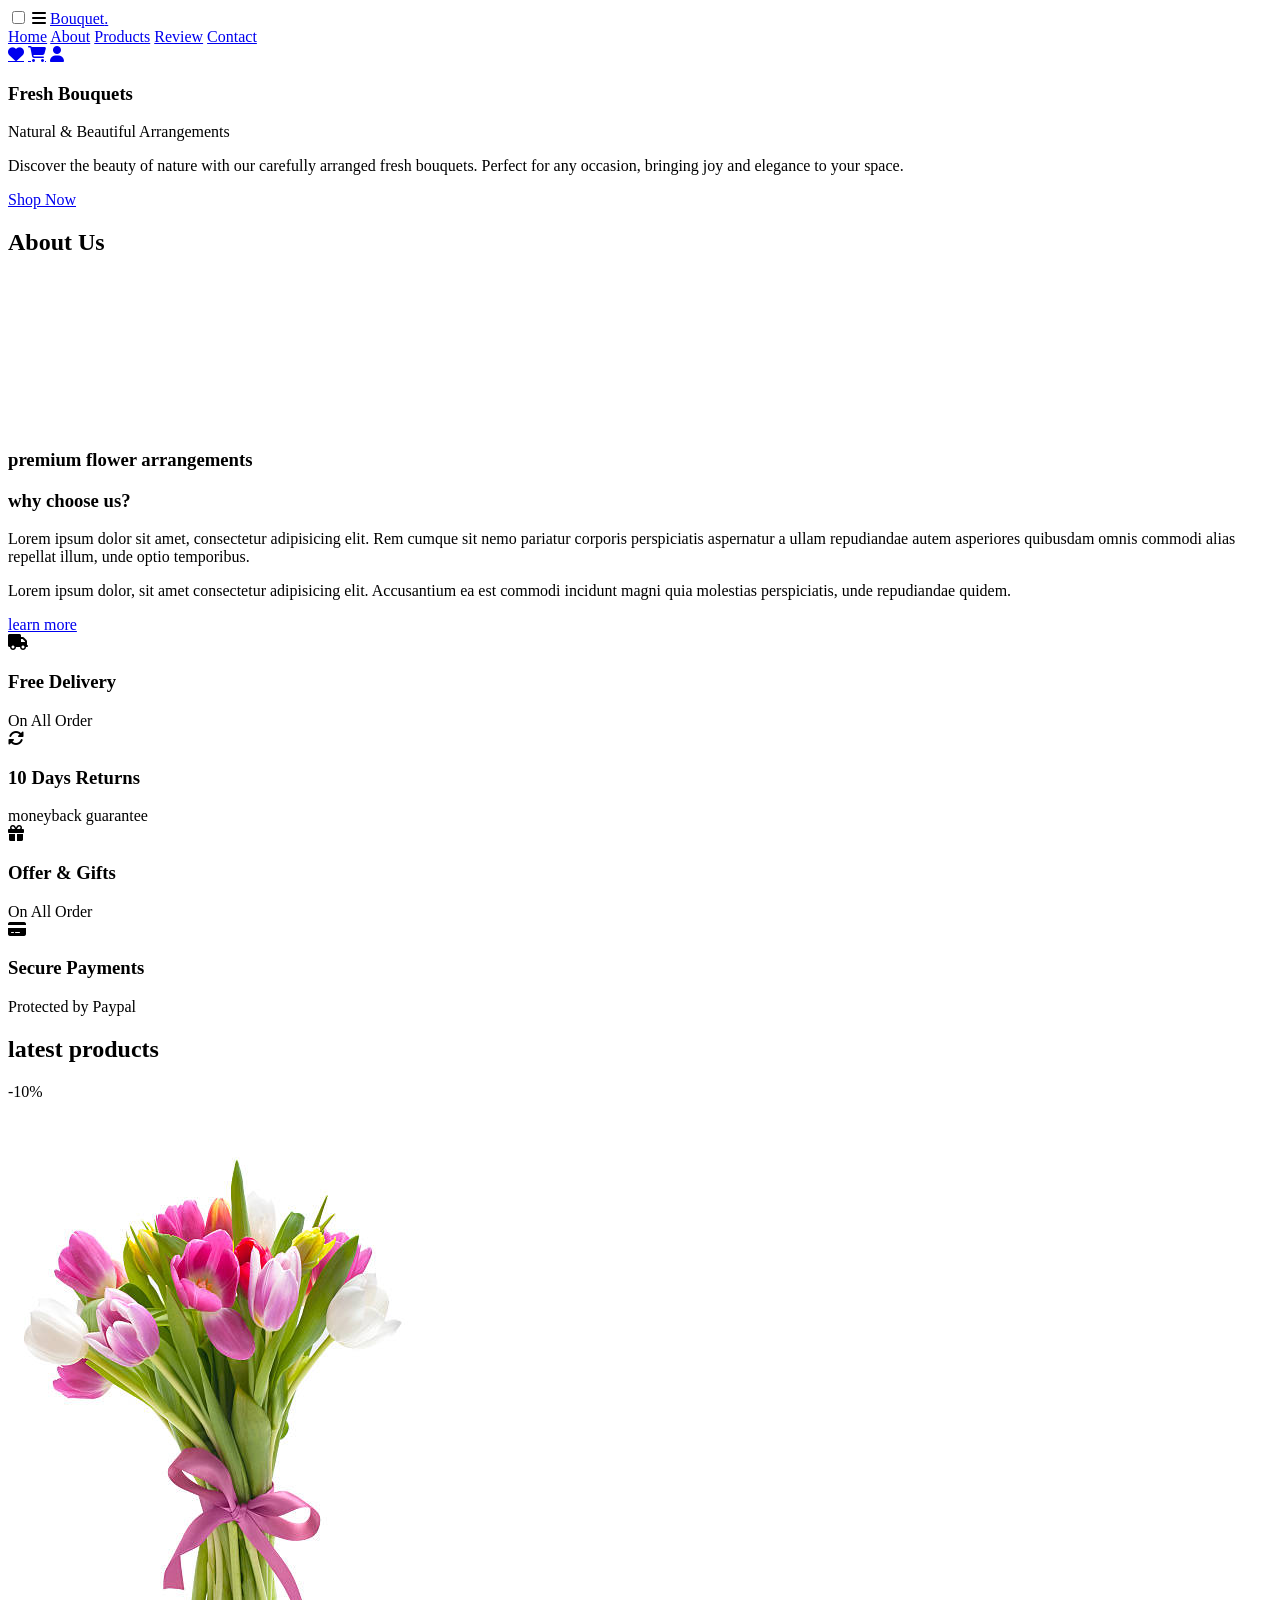
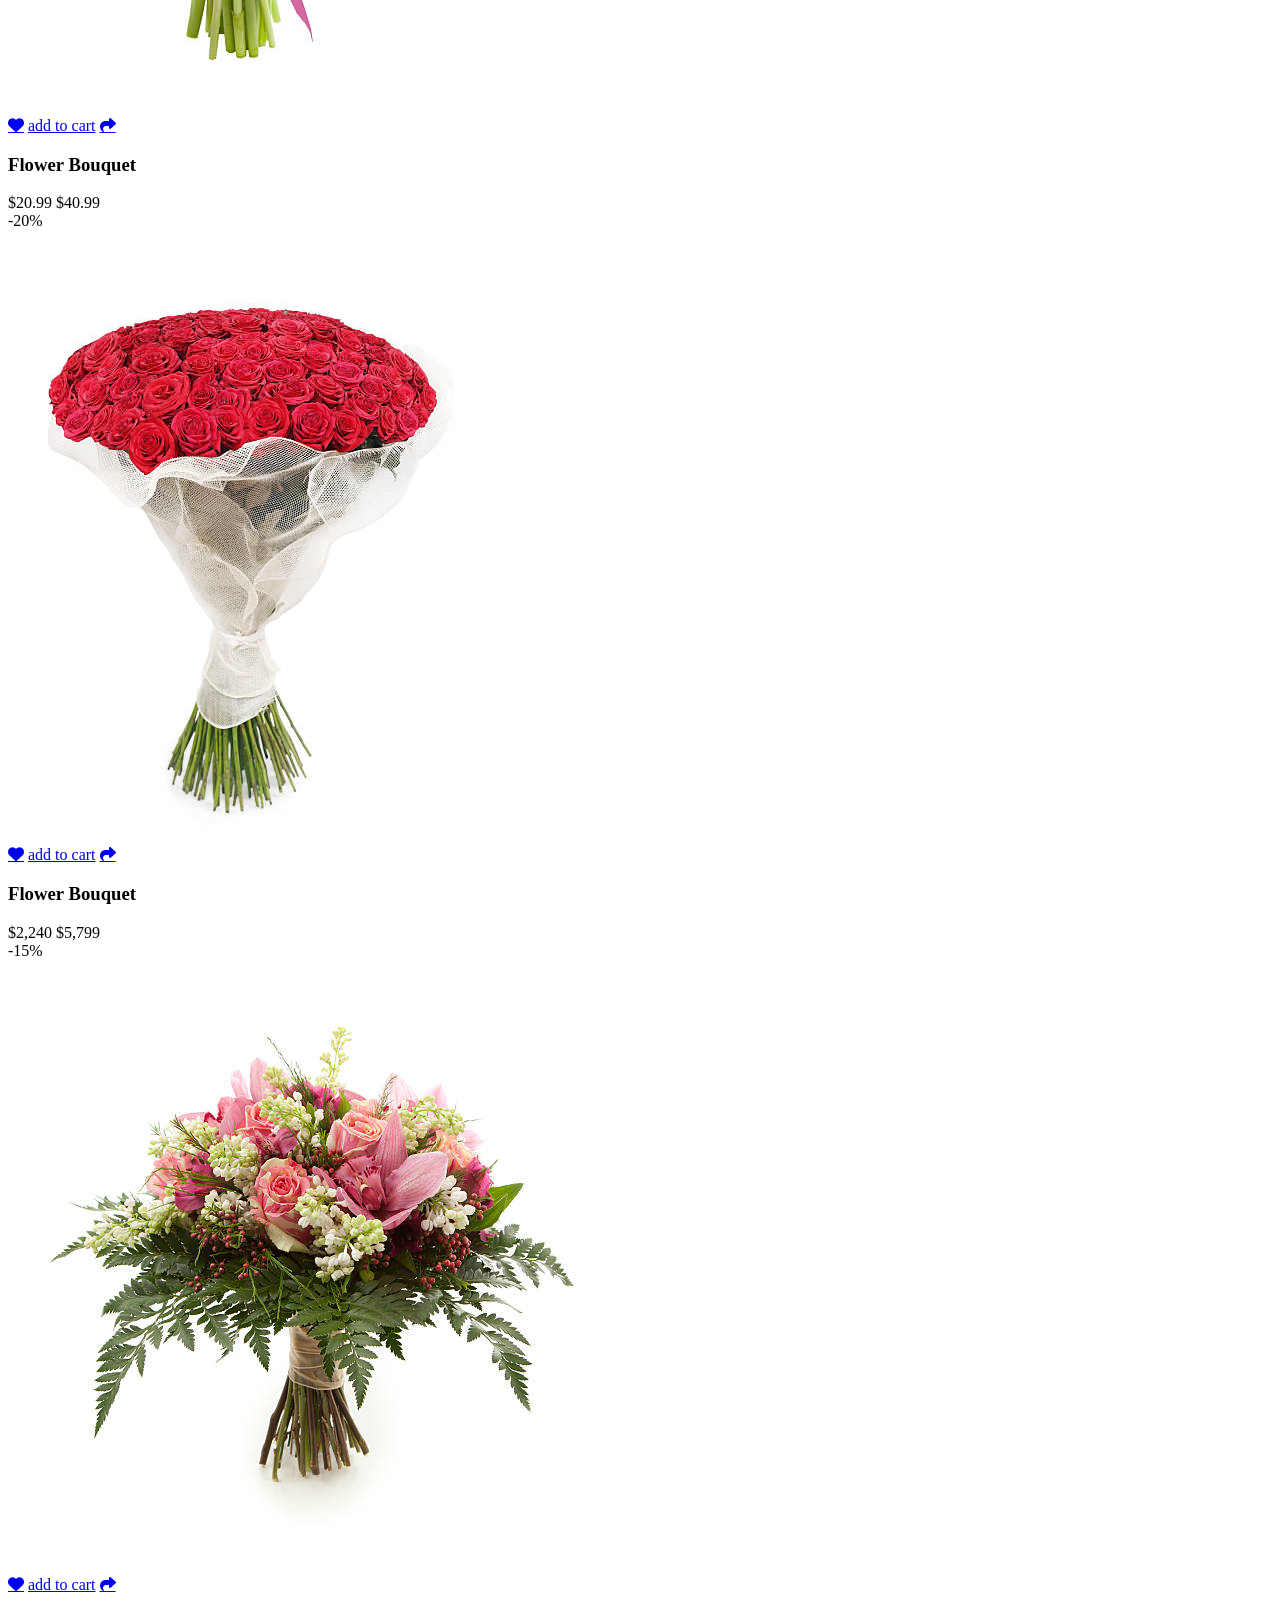
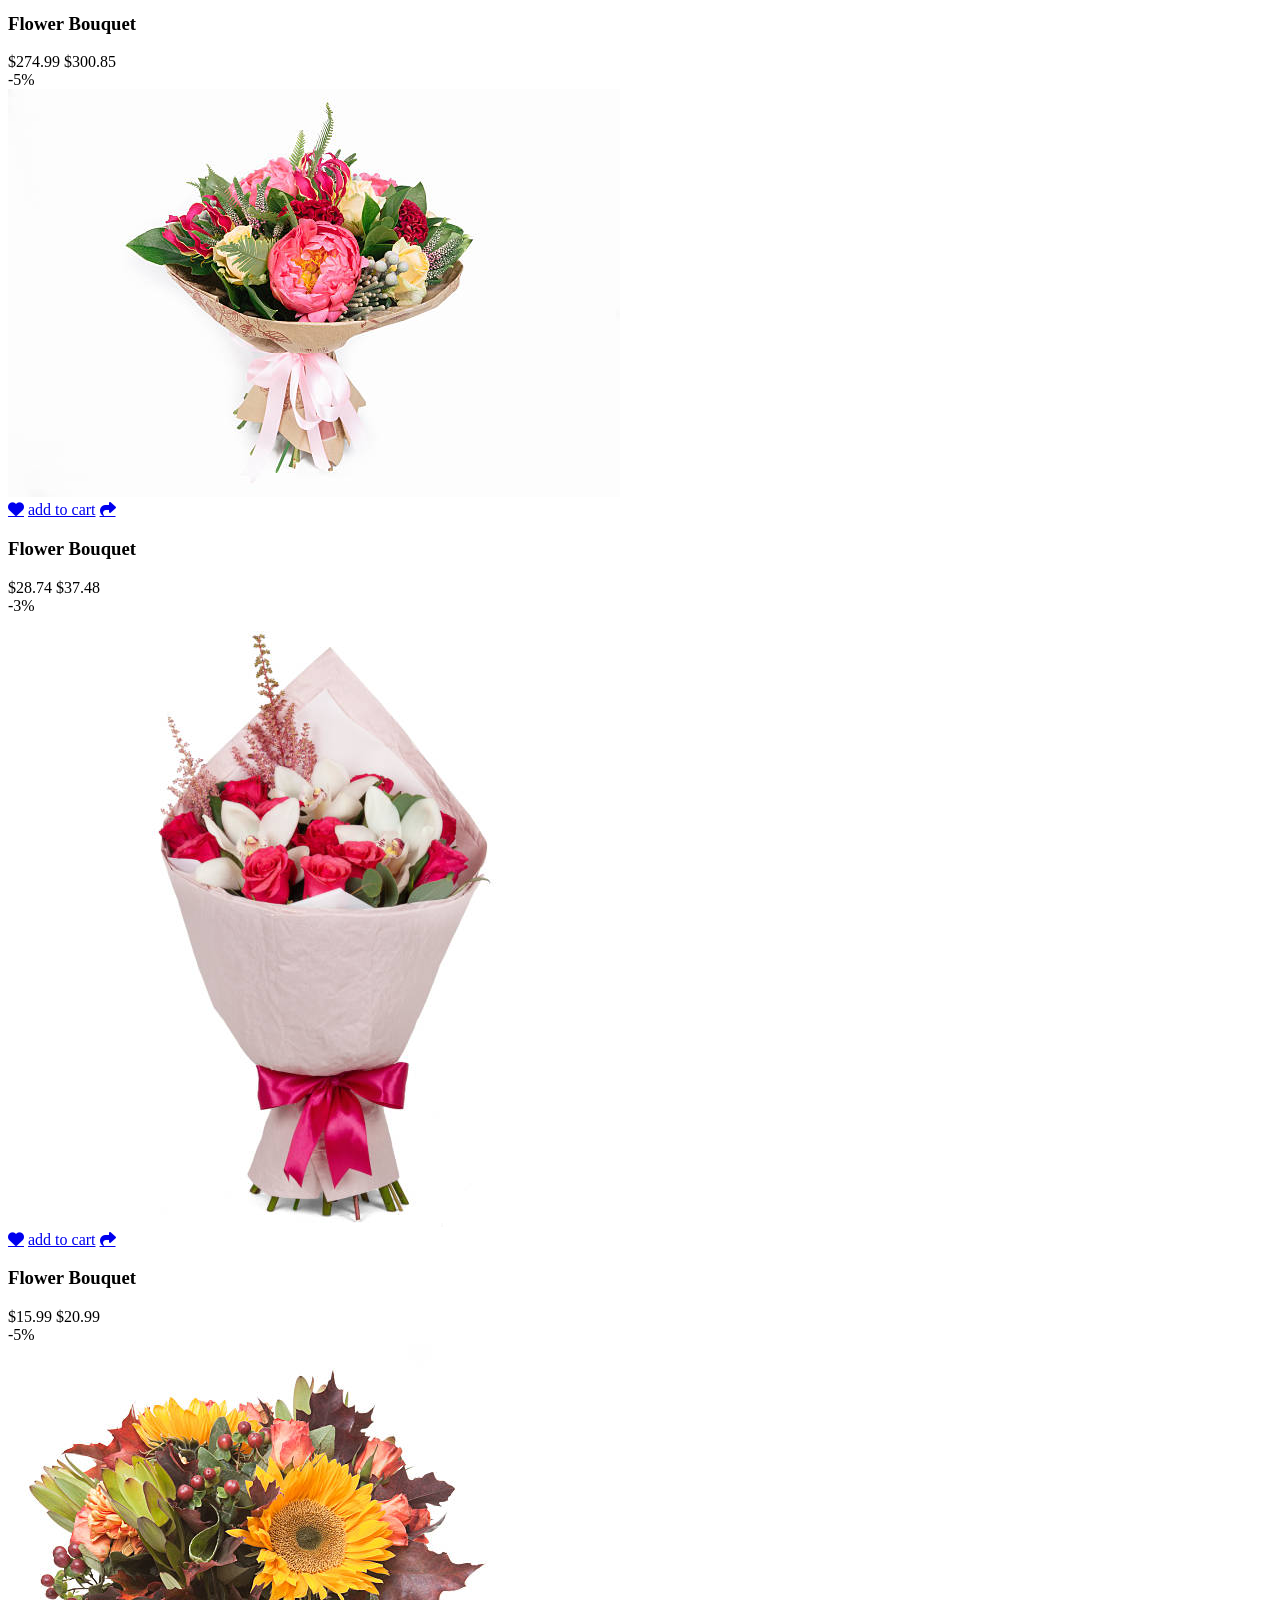
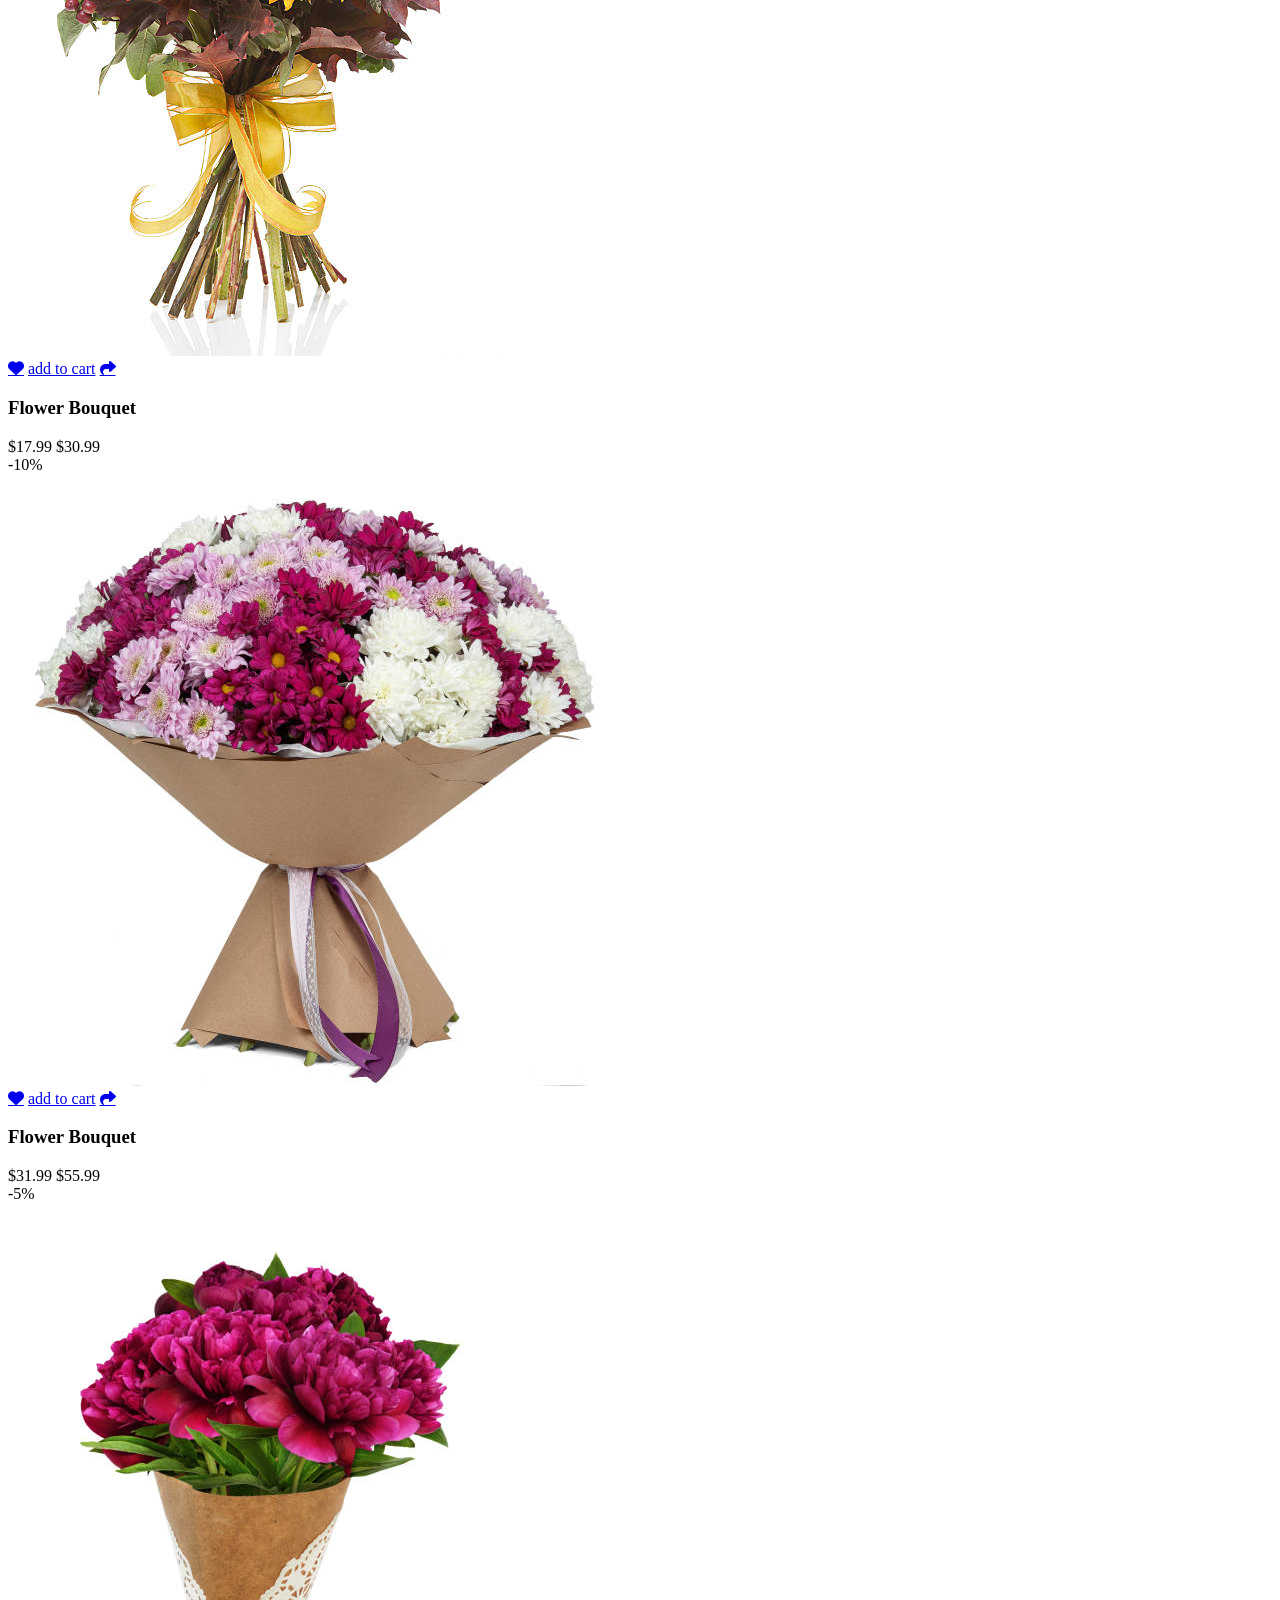
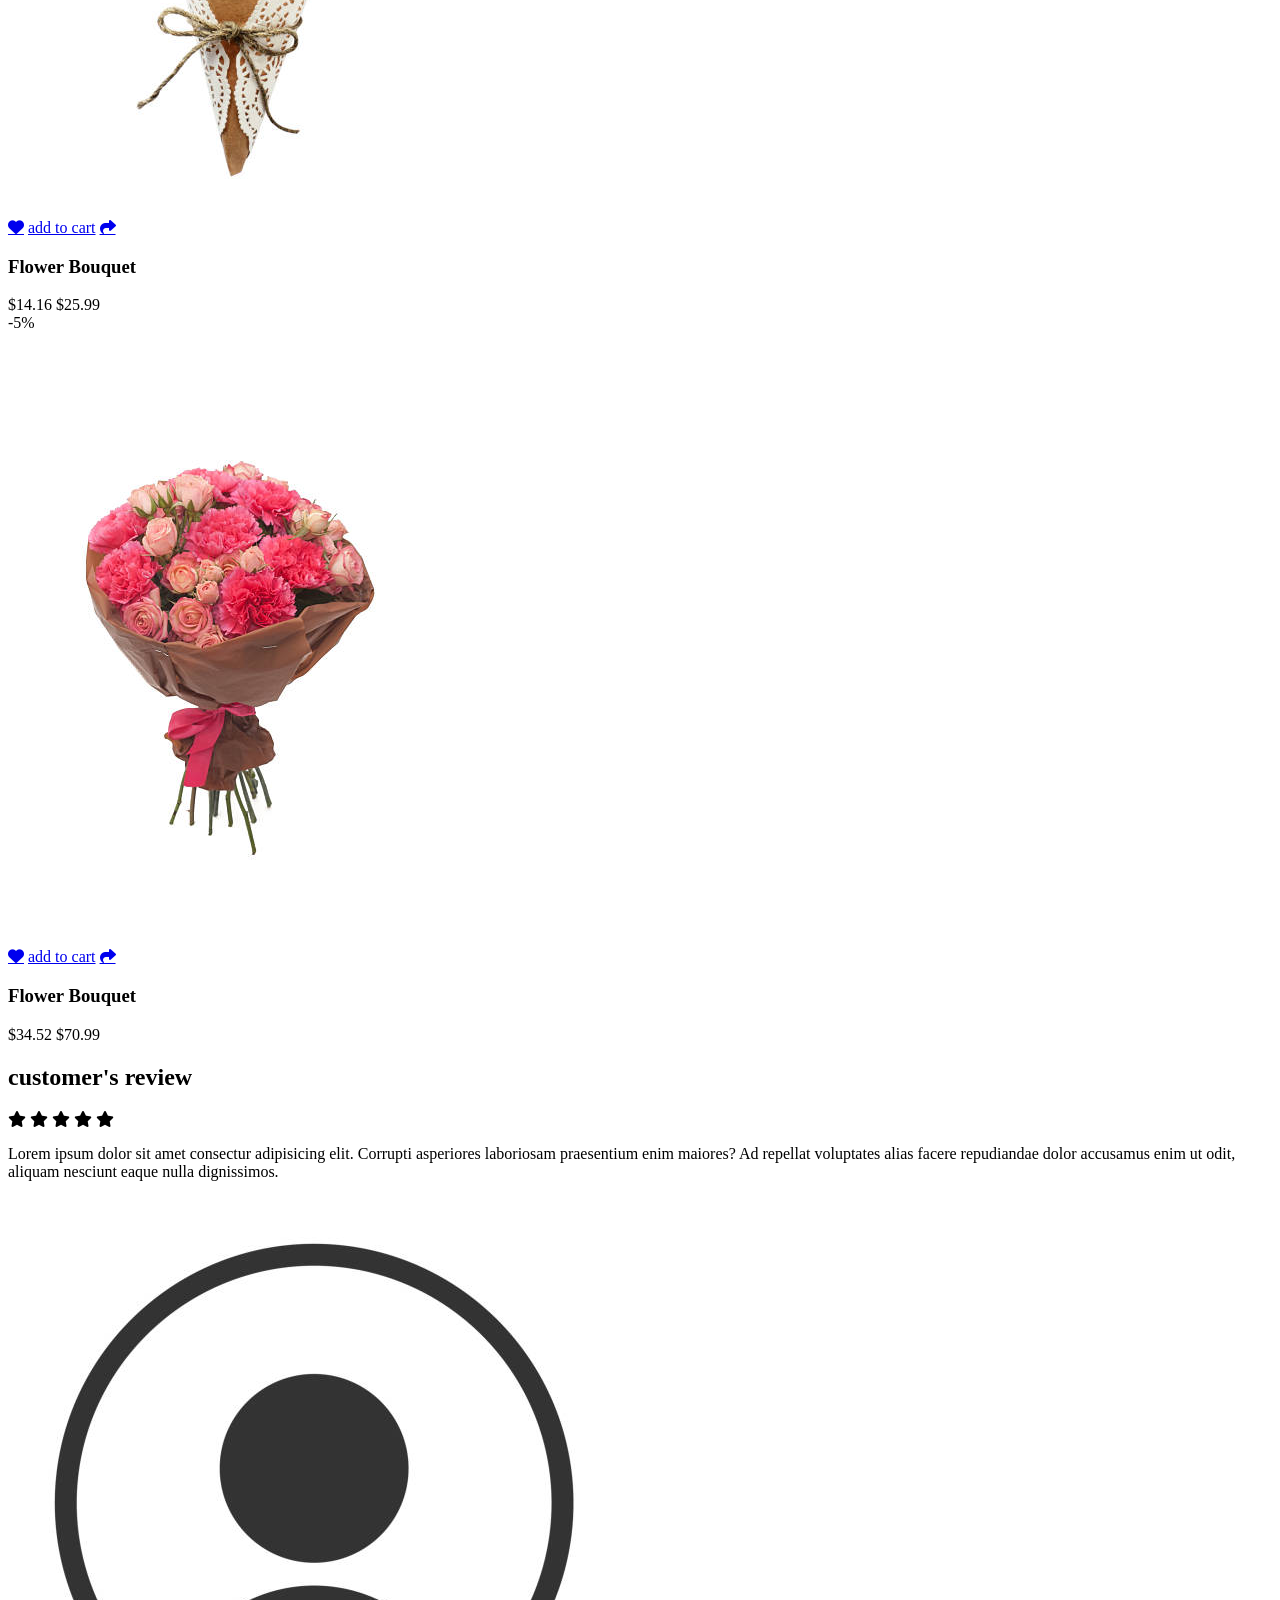
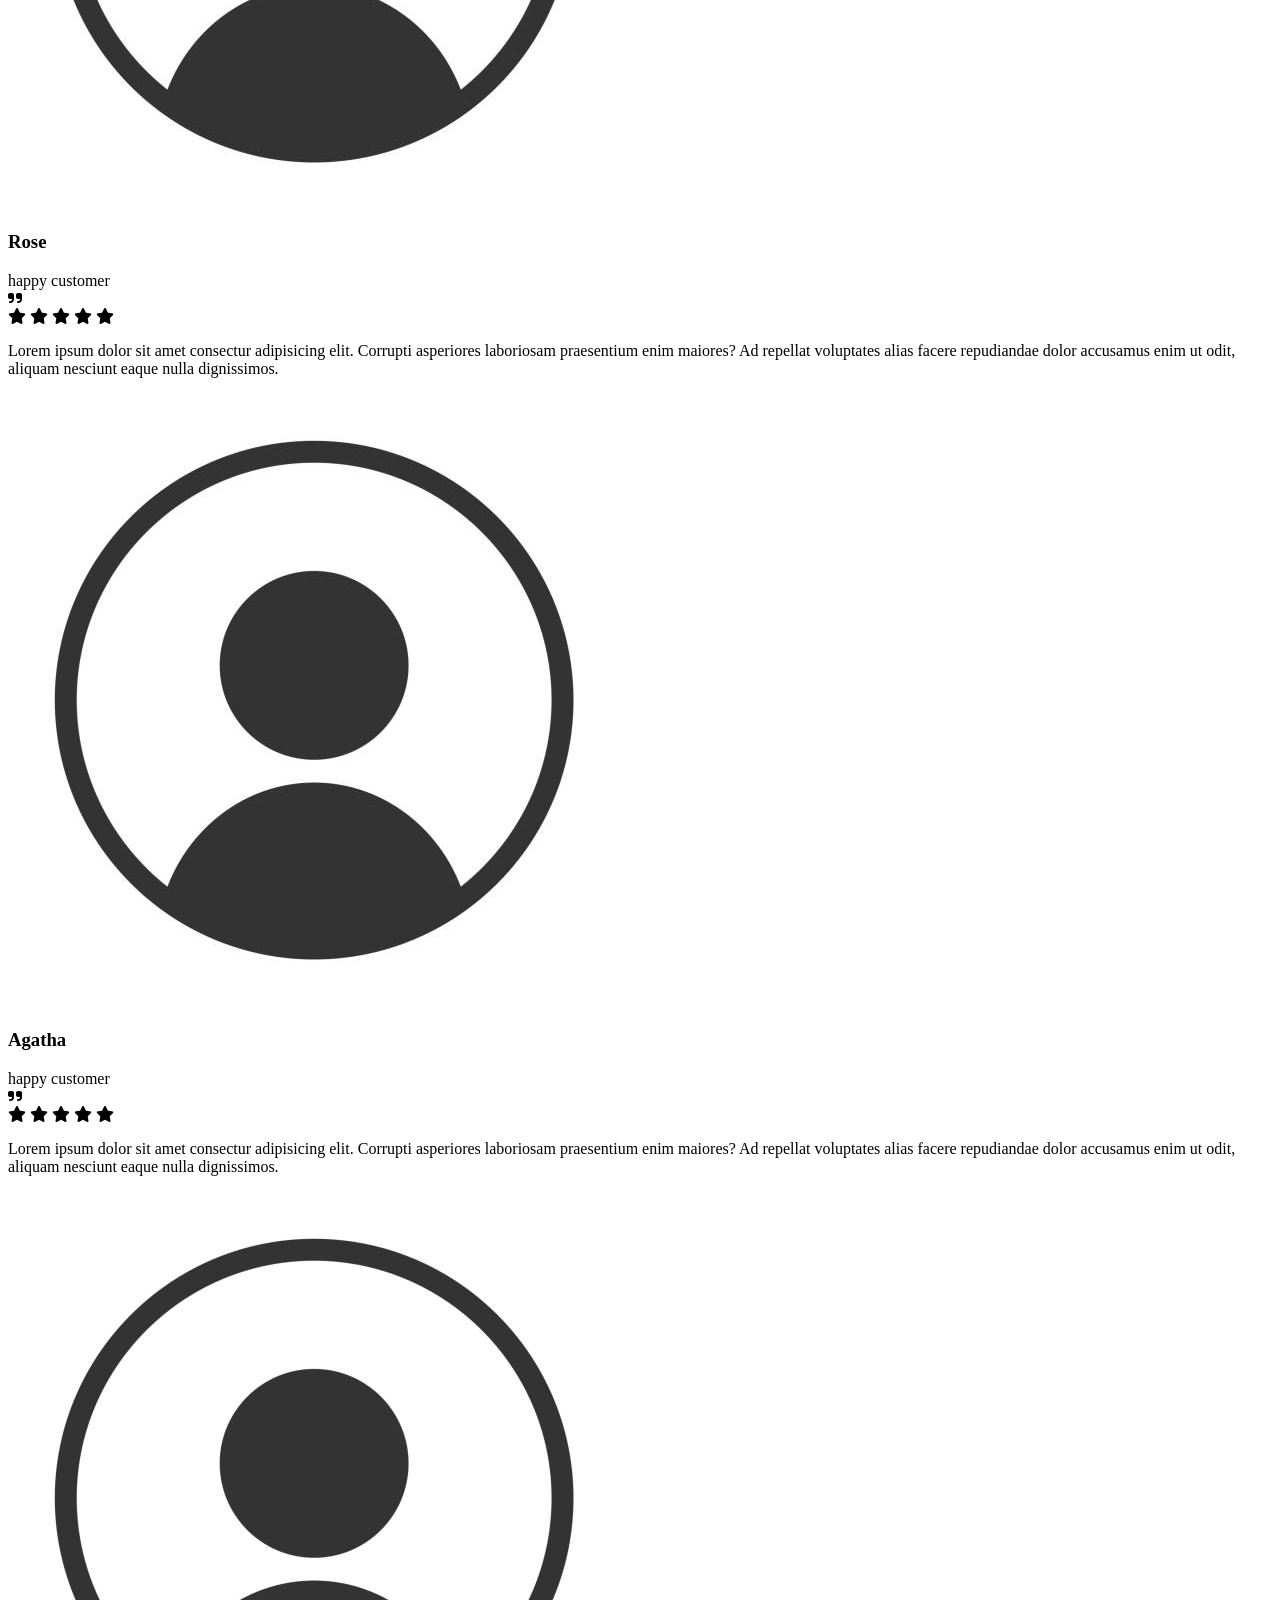
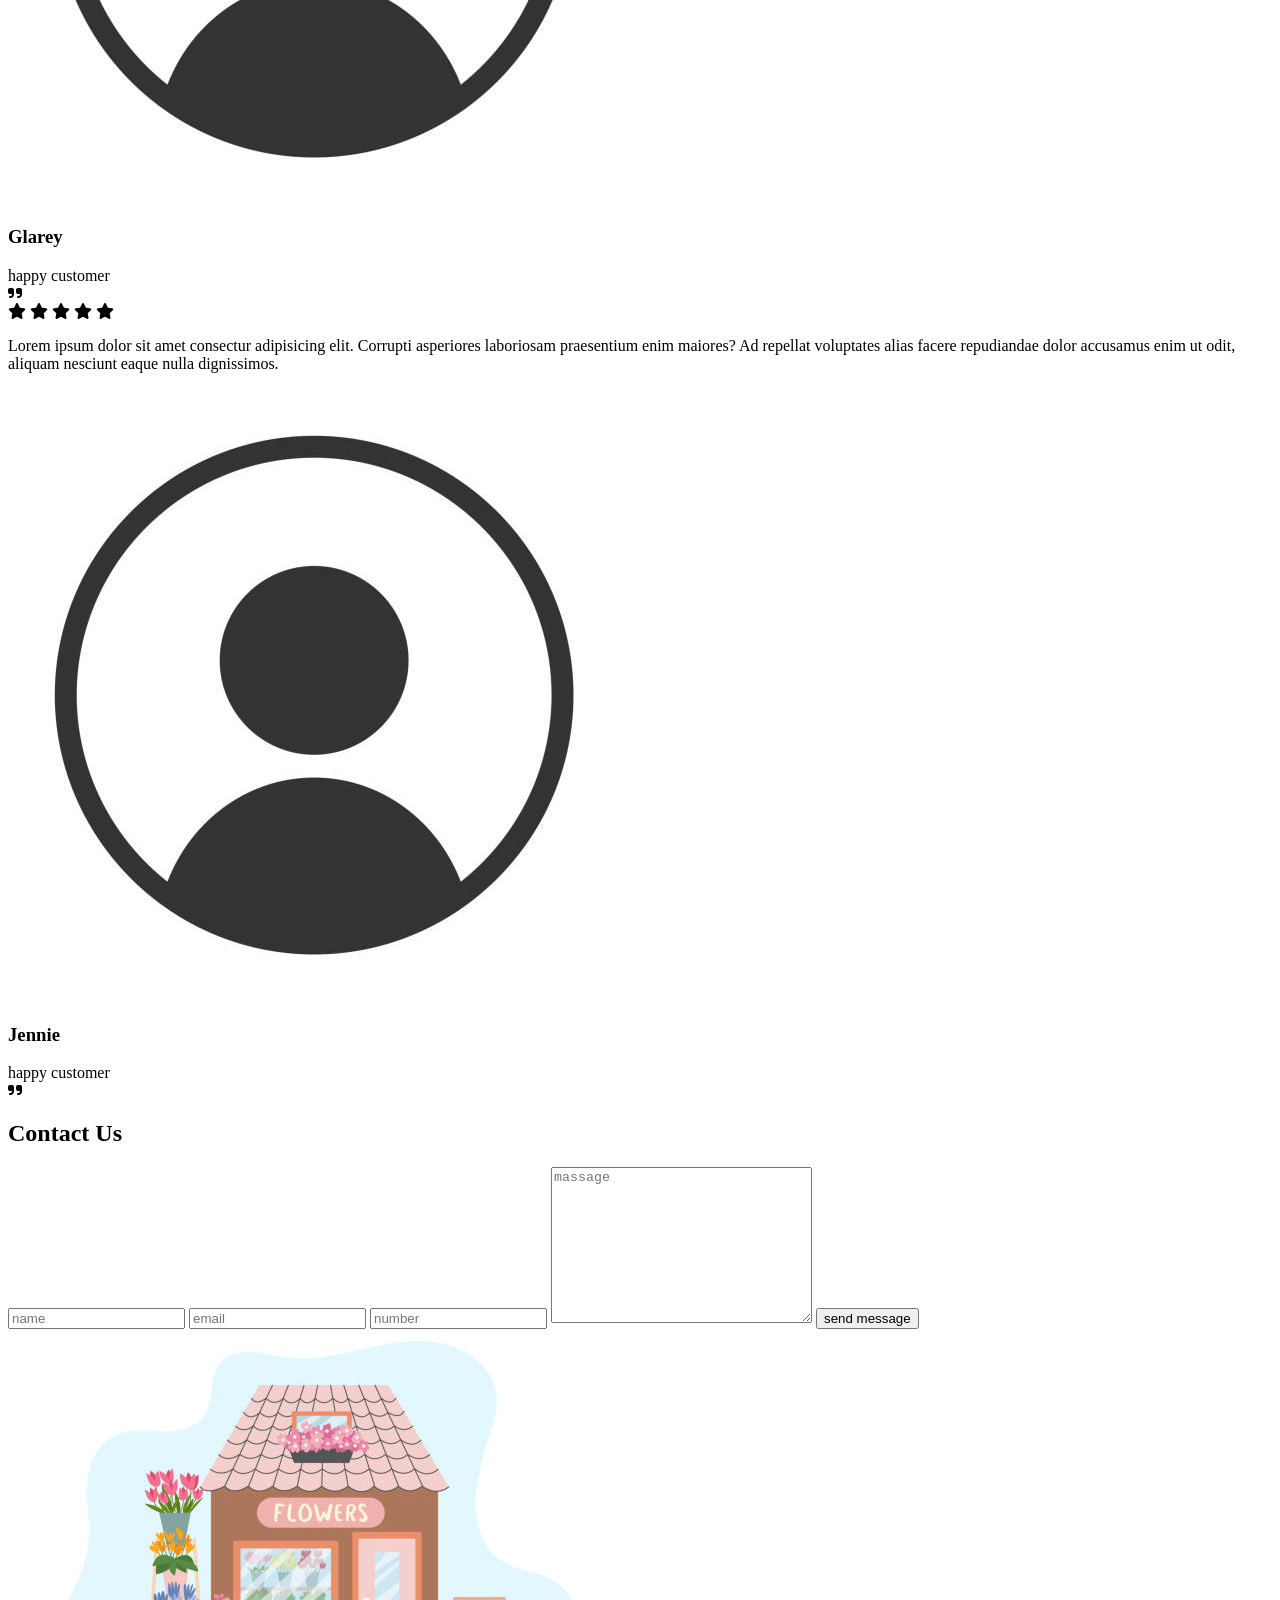
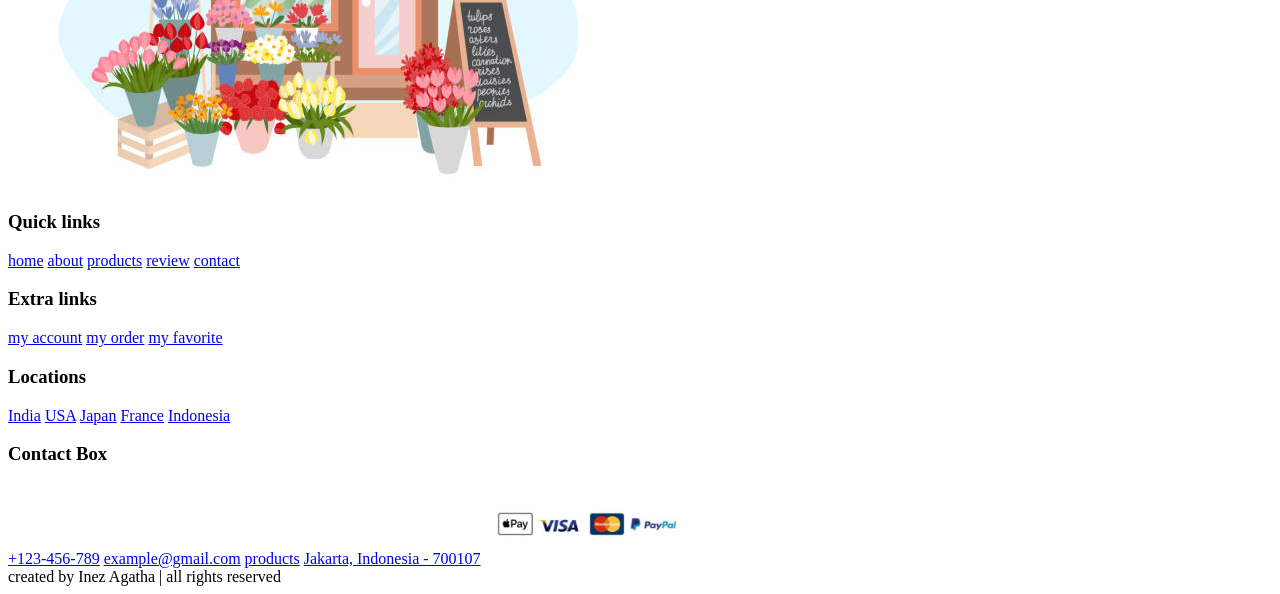
==== index.html @ df14d152 "upload website" ====
<!DOCTYPE html>
<html lang="en">
<head>
    <meta charset="UTF-8">
    <meta http-equiv="X-UA-Compatible" content="IE=edge">
    <meta name="viewport" content="width=device-width, initial-scale=1.0">
    <title>Bouquet Shop</title>

    <!-- font awesome cdn link -->
     <link rel="stylesheet" href="https://cdnjs.cloudflare.com/ajax/libs/font-awesome/6.4.2/css/all.min.css">

     <!-- custom css file link -->
      <link rel="stylesheet" href="style.css">
</head>
<body>

<!-- header section starts -->

<header>

    <input type="checkbox" name="" id="toggler">
    <label for="toggler" class="fas fa-bars"></label>

    <a href="#" class="logo">Bouquet<span>.</span></a>

    <nav class="navbar">
        <a href="#Home">Home</a>
        <a href="#About">About</a>
        <a href="#Products">Products</a>
        <a href="#Review">Review</a>
        <a href="#Contact">Contact</a>
    </nav>

    <div class="icons">
        <a href="#" class="fas fa-heart"></a>
        <a href="#" class="fas fa-shopping-cart"></a>
        <a href="ogin" class="fas fa-user"></a>
    </div>

</header>

<!-- header section ends -->

<!-- home section starts -->

<section class="Home" id="Home">
    <div class="content">
        <h3>Fresh Bouquets</h3>
        <span>Natural & Beautiful Arrangements</span>
        <p>Discover the beauty of nature with our carefully arranged fresh bouquets. Perfect for any occasion, bringing joy and elegance to your space.</p>
        <a href="#" class="btn">Shop Now</a>
    </div>

</section>

<!-- home section ends -->

<!-- about section start -->
 
<section class="About" id="About">

    <h1 class="heading"> <span> About </span> Us </h1>

    <div class="row">

        <div class="video-container">
            <video src="images/about-vid.mp4" loop autoplay muted playsinline></video>
            <h3>premium flower arrangements</h3>
        </div>

        <div class="content">
            <h3>why choose us?</h3>
            <p>Lorem ipsum dolor sit amet, consectetur adipisicing elit. Rem cumque sit nemo
                pariatur corporis perspiciatis aspernatur a ullam repudiandae autem asperiores
                quibusdam omnis commodi alias repellat illum, unde optio temporibus.</p>
            <p>Lorem ipsum dolor, sit amet consectetur adipisicing elit. Accusantium ea est
                commodi incidunt magni quia molestias perspiciatis, unde repudiandae quidem.</p>
            <a href="#" class="btn">learn more</a>

        </div>

    </div> 

</section>

 <!-- about section ends -->

 <!-- icons section starts -->

 <section class="icons-container">
    
    <div class="icons">
        <i class="fas fa-truck"></i>
        <div class="info">
            <h3>Free Delivery</h3>
            <span>On All Order</span>
         </div>
    </div>

    <div class="icons">
        <i class="fas fa-sync-alt"></i>
        <div class="info">
            <h3>10 Days Returns</h3>
            <span>moneyback guarantee</span>
         </div>
    </div>

    <div class="icons">
        <i class="fas fa-gift"></i>
        <div class="info">
            <h3>Offer & Gifts</h3>
            <span>On All Order</span>
         </div>
    </div>

    <div class="icons">
        <i class="fas fa-credit-card"></i>
        <div class="info">
            <h3>Secure Payments</h3>
            <span>Protected by Paypal</span>
         </div>
    </div>


    </div>

 </section>

 <!-- icons section ends -->

  <!-- product section starts -->

<section class="Products" id="Products">

    <h1 class="heading"> latest <span>products</span> </h1>

    <div class="box-container">

        <div class="box">
            <span class="discount">-10%</span>
            <div class="image">
                <img src="images/img-1.jpg" alt="">
                <div class="icons">
                    <a href="#" class="fas fa-heart"></a>
                    <a href="#" class="cart-btn">add to cart</a>
                    <a href="#" class="fas fa-share"></a>
                </div>
            </div>
            <div class="content">
                <h3>Flower Bouquet</h3>
                <div class="price">$20.99 <span>$40.99</span></div>
             </div>
        </div>

         <div class="box">
             <span class="discount">-20%</span>
             <div class="image">
                <img src="images/img-2.jpg" alt="">
                <div class="icons">
                    <a href="#" class="fas fa-heart"></a>
                    <a href="#" class="cart-btn">add to cart</a>
                    <a href="#" class="fas fa-share"></a>
                 </div>
            </div>
            <div class="content">
                <h3>Flower Bouquet</h3>
                <div class="price">$2,240 <span>$5,799</span></div>
            </div>
        </div>

        <div class="box">
            <span class="discount">-15%</span>
            <div class="image">
                <img src="images/img-3.jpg" alt="">
                <div class="icons">
                    <a href="#" class="fas fa-heart"></a>
                    <a href="#" class="cart-btn">add to cart</a>
                    <a href="#" class="fas fa-share"></a>
                </div>
             </div>
            <div class="content">
                <h3>Flower Bouquet</h3>
                <div class="price">$274.99 <span>$300.85</span></div>
            </div>
        </div>

        <div class="box">
            <span class="discount">-5%</span>
            <div class="image">
                <img src="images/img-4.jpg" alt="">
                <div class="icons">
                    <a href="#" class="fas fa-heart"></a>
                    <a href="#" class="cart-btn">add to cart</a>
                    <a href="#" class="fas fa-share"></a>
                </div>
            </div>
            <div class="content">
                <h3>Flower Bouquet</h3>
                <div class="price">$28.74 <span>$37.48</span></div>
            </div>
        </div>

        <div class="box">
            <span class="discount">-3%</span>
            <div class="image">
                <img src="images/img-5.jpg" alt="">
                <div class="icons">
                    <a href="#" class="fas fa-heart"></a>
                    <a href="#" class="cart-btn">add to cart</a>
                    <a href="#" class="fas fa-share"></a>
                </div>
            </div>
            <div class="content">
                <h3>Flower Bouquet</h3>
                <div class="price">$15.99 <span>$20.99</span></div>
            </div>
        </div>

        <div class="box">
            <span class="discount">-5%</span>
            <div class="image">
                <img src="images/img-6.jpg" alt="">
                <div class="icons">
                    <a href="#" class="fas fa-heart"></a>
                    <a href="#" class="cart-btn">add to cart</a>
                    <a href="#" class="fas fa-share"></a>
                </div>
            </div>
            <div class="content">
                <h3>Flower Bouquet</h3>
                <div class="price">$17.99 <span>$30.99</span></div>
            </div>
        </div>

        <div class="box">
            <span class="discount">-10%</span>
            <div class="image">
                <img src="images/img-7.jpg" alt="">
                <div class="icons">
                    <a href="#" class="fas fa-heart"></a>
                    <a href="#" class="cart-btn">add to cart</a>
                    <a href="#" class="fas fa-share"></a>
                </div>
            </div>
            <div class="content">
                <h3>Flower Bouquet</h3>
                <div class="price">$31.99 <span>$55.99</span></div>
            </div>
        </div>

         <div class="box">
            <span class="discount">-5%</span>
            <div class="image">
                <img src="images/img-8.jpg" alt="">
                <div class="icons">
                    <a href="#" class="fas fa-heart"></a>
                    <a href="#" class="cart-btn">add to cart</a>
                    <a href="#" class="fas fa-share"></a>
                </div>
            </div>
            <div class="content">
                <h3>Flower Bouquet</h3>
                <div class="price">$14.16 <span>$25.99</span></div>
             </div>
        </div>
  

        <div class="box">
            <span class="discount">-5%</span>
            <div class="image">
                <img src="images/img-9.jpg" alt="">
                <div class="icons">
                    <a href="#" class="fas fa-heart"></a>
                    <a href="#" class="cart-btn">add to cart</a>
                    <a href="#" class="fas fa-share"></a>
                </div>
            </div>
            <div class="content">
                <h3>Flower Bouquet</h3>
                <div class="price">$34.52 <span>$70.99</span></div>
             </div>
         </div>
    
</section>

<!-- product section ends -->

<!-- review section starts -->

<section class="Review" id="Review">

<h1 class="heading"> customer's <span>review</span></h1>

<div class="box-container">

    <div class="box">
        <div class="stars">
            <i class="fas fa-star"></i>
            <i class="fas fa-star"></i>
            <i class="fas fa-star"></i>
            <i class="fas fa-star"></i>
            <i class="fas fa-star"></i>
        </div>
        <p>Lorem ipsum dolor sit amet consectur adipisicing elit. Corrupti asperiores laboriosam praesentium enim maiores? Ad repellat voluptates alias facere repudiandae dolor accusamus enim ut odit, aliquam nesciunt eaque nulla dignissimos.</p>
        <div class="user">
            <img src="images/pic-1.jpg" alt="">
            <div class="user-info">
                <h3>Rose</h3>
                <span>happy customer</span>
            </div>
        </div>
        <span class="fas fa-quote-right"></span>
    </div>

    <div class="box">
        <div class="stars">
            <i class="fas fa-star"></i>
            <i class="fas fa-star"></i>
            <i class="fas fa-star"></i>
            <i class="fas fa-star"></i>
            <i class="fas fa-star"></i>
        </div>
        <p>Lorem ipsum dolor sit amet consectur adipisicing elit. Corrupti asperiores laboriosam praesentium enim maiores? Ad repellat voluptates alias facere repudiandae dolor accusamus enim ut odit, aliquam nesciunt eaque nulla dignissimos.</p>
        <div class="user">
            <img src="images/pic-2.jpg" alt="">
            <div class="user-info">
                <h3>Agatha</h3>
                <span>happy customer</span>
            </div>
        </div>
        <span class="fas fa-quote-right"></span>
    </div>

    <div class="box">
        <div class="stars">
            <i class="fas fa-star"></i>
            <i class="fas fa-star"></i>
            <i class="fas fa-star"></i>
            <i class="fas fa-star"></i>
            <i class="fas fa-star"></i>
        </div>
        <p>Lorem ipsum dolor sit amet consectur adipisicing elit. Corrupti asperiores laboriosam praesentium enim maiores? Ad repellat voluptates alias facere repudiandae dolor accusamus enim ut odit, aliquam nesciunt eaque nulla dignissimos.</p>
        <div class="user">
            <img src="images/pic-3.jpg" alt="">
            <div class="user-info">
                <h3>Glarey</h3>
                <span>happy customer</span>
            </div>
        </div>
        <span class="fas fa-quote-right"></span>
    </div>

    <div class="box">
        <div class="stars">
            <i class="fas fa-star"></i>
            <i class="fas fa-star"></i>
            <i class="fas fa-star"></i>
            <i class="fas fa-star"></i>
            <i class="fas fa-star"></i>
        </div>
        <p>Lorem ipsum dolor sit amet consectur adipisicing elit. Corrupti asperiores laboriosam praesentium enim maiores? Ad repellat voluptates alias facere repudiandae dolor accusamus enim ut odit, aliquam nesciunt eaque nulla dignissimos.</p>
        <div class="user">
            <img src="images/pic-4.jpg" alt="">
            <div class="user-info">
                <h3>Jennie</h3>
                <span>happy customer</span>
            </div>
        </div>
        <span class="fas fa-quote-right"></span>
    </div>

</div>

</section>

<!-- review section ends --> 

<!-- contact section stars -->

<section class="Contact" id="Contact">

<h1 class="heading"> <span> Contact </span> Us</h1>

<div class="row">

    <form action="">
        <input type="text" placeholder="name" class="box">
        <input type="email" placeholder="email" class="box">
        <input type="number" placeholder="number" class="box">
        <textarea name="" class="box" placeholder="massage" id="" cols="30" rows="10"></textarea>
        <input type="submit" value="send message" class="btn">
    </form>

    <div class="image">
        <img src="images/contact-img.jpg" alt="">
    </div>

</div>

</section>

<!-- contact section ends -->

<!-- footer section strats -->

<section class="footer">

    <div class="box-container">

        <div class="box">
            <h3>Quick links</h3>
            <a href="#">home</a>
            <a href="#">about</a>
            <a href="#">products</a>
            <a href="#">review</a>
            <a href="#">contact</a>
        </div>

        <div class="box">
            <h3>Extra links</h3>
            <a href="#">my account</a>
            <a href="#">my order</a>
            <a href="#">my favorite</a>
        </div>

        <div class="box">
            <h3>Locations</h3>
            <a href="#">India</a>
            <a href="#">USA</a>
            <a href="#">Japan</a>
            <a href="#">France</a>
            <a href="#">Indonesia</a>
        </div>

        <div class="box">
            <h3>Contact Box</h3>
            <a href="#">+123-456-789</a>
            <a href="#">example@gmail.com</a>
            <a href="#">products</a>
            <a href="#">Jakarta, Indonesia - 700107</a>
            <img src="images/payment.jpg" alt="Payment Methods" width="200">
        </div>

    </div>
 
    <div class="credit"> created by <span> Inez Agatha </span> | all rights reserved </div>

<script src="script.js"></script>
</section>

<!-- footer section ends -->
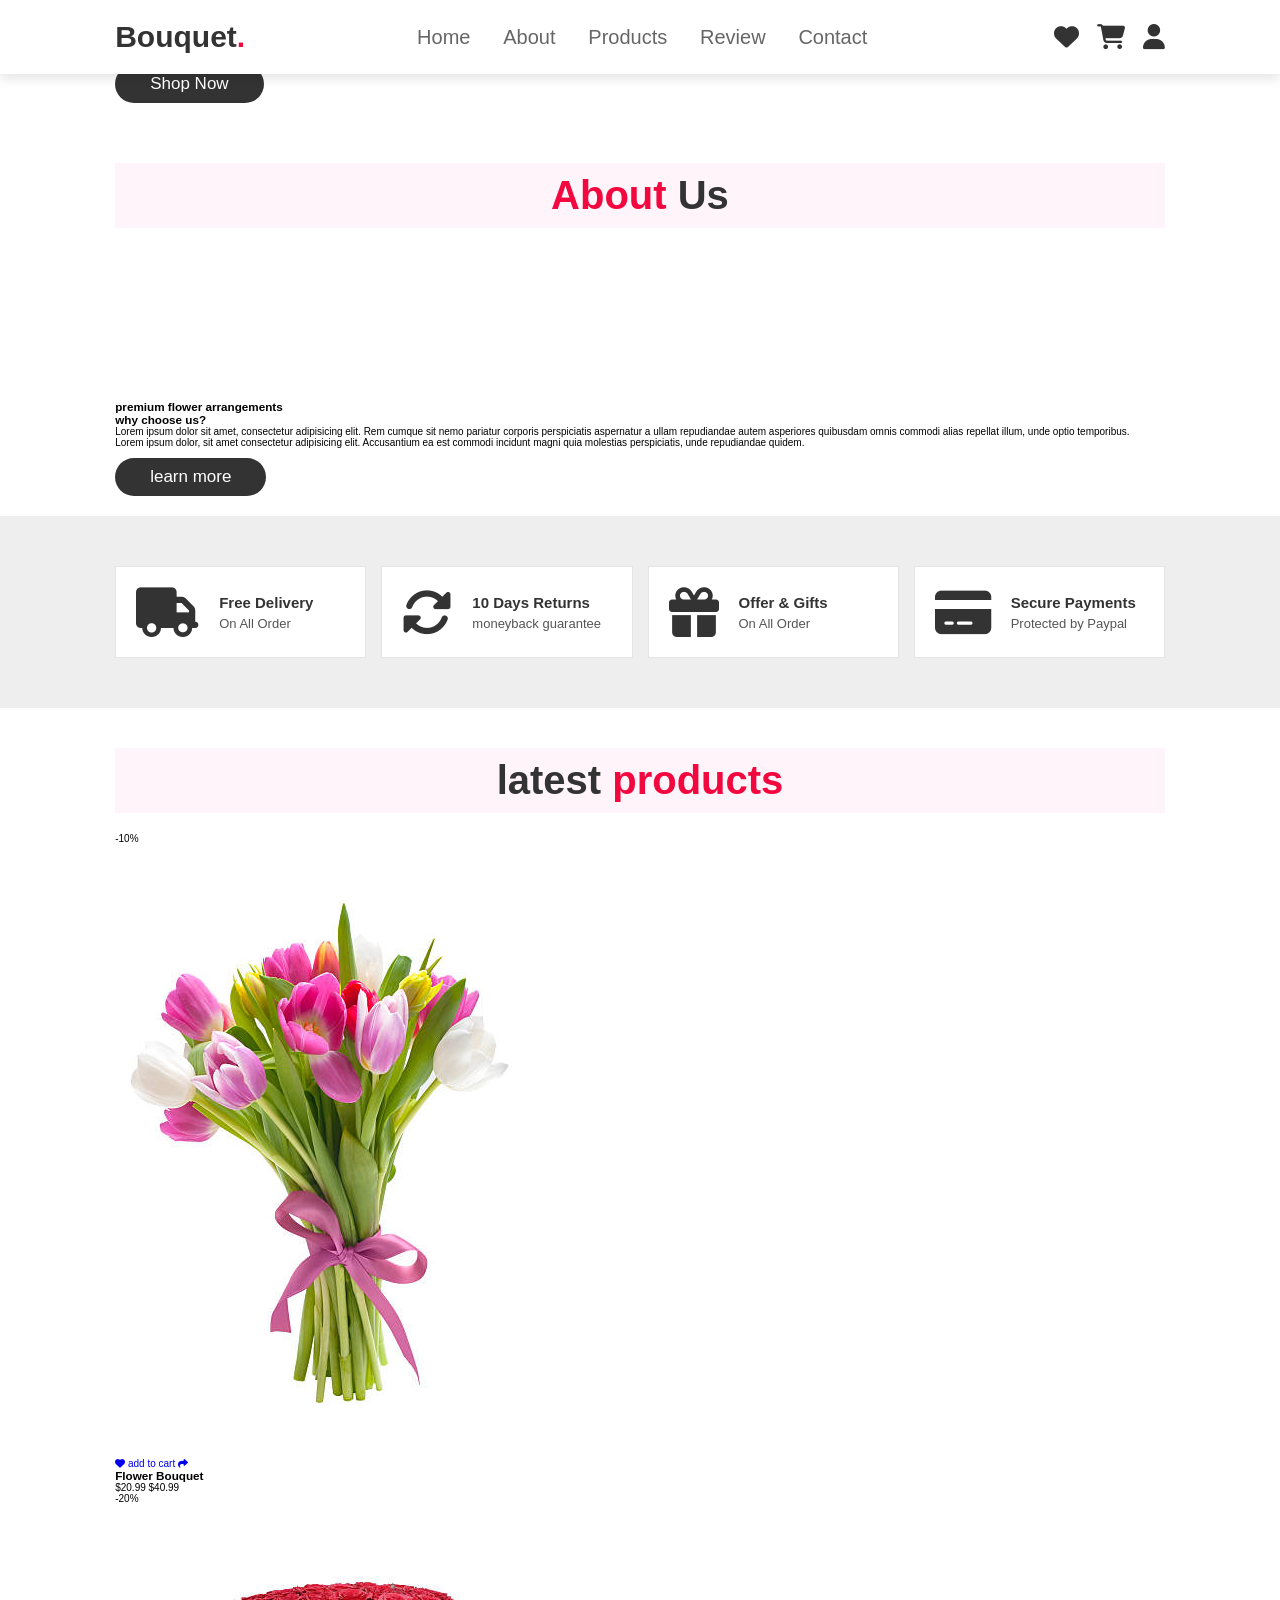
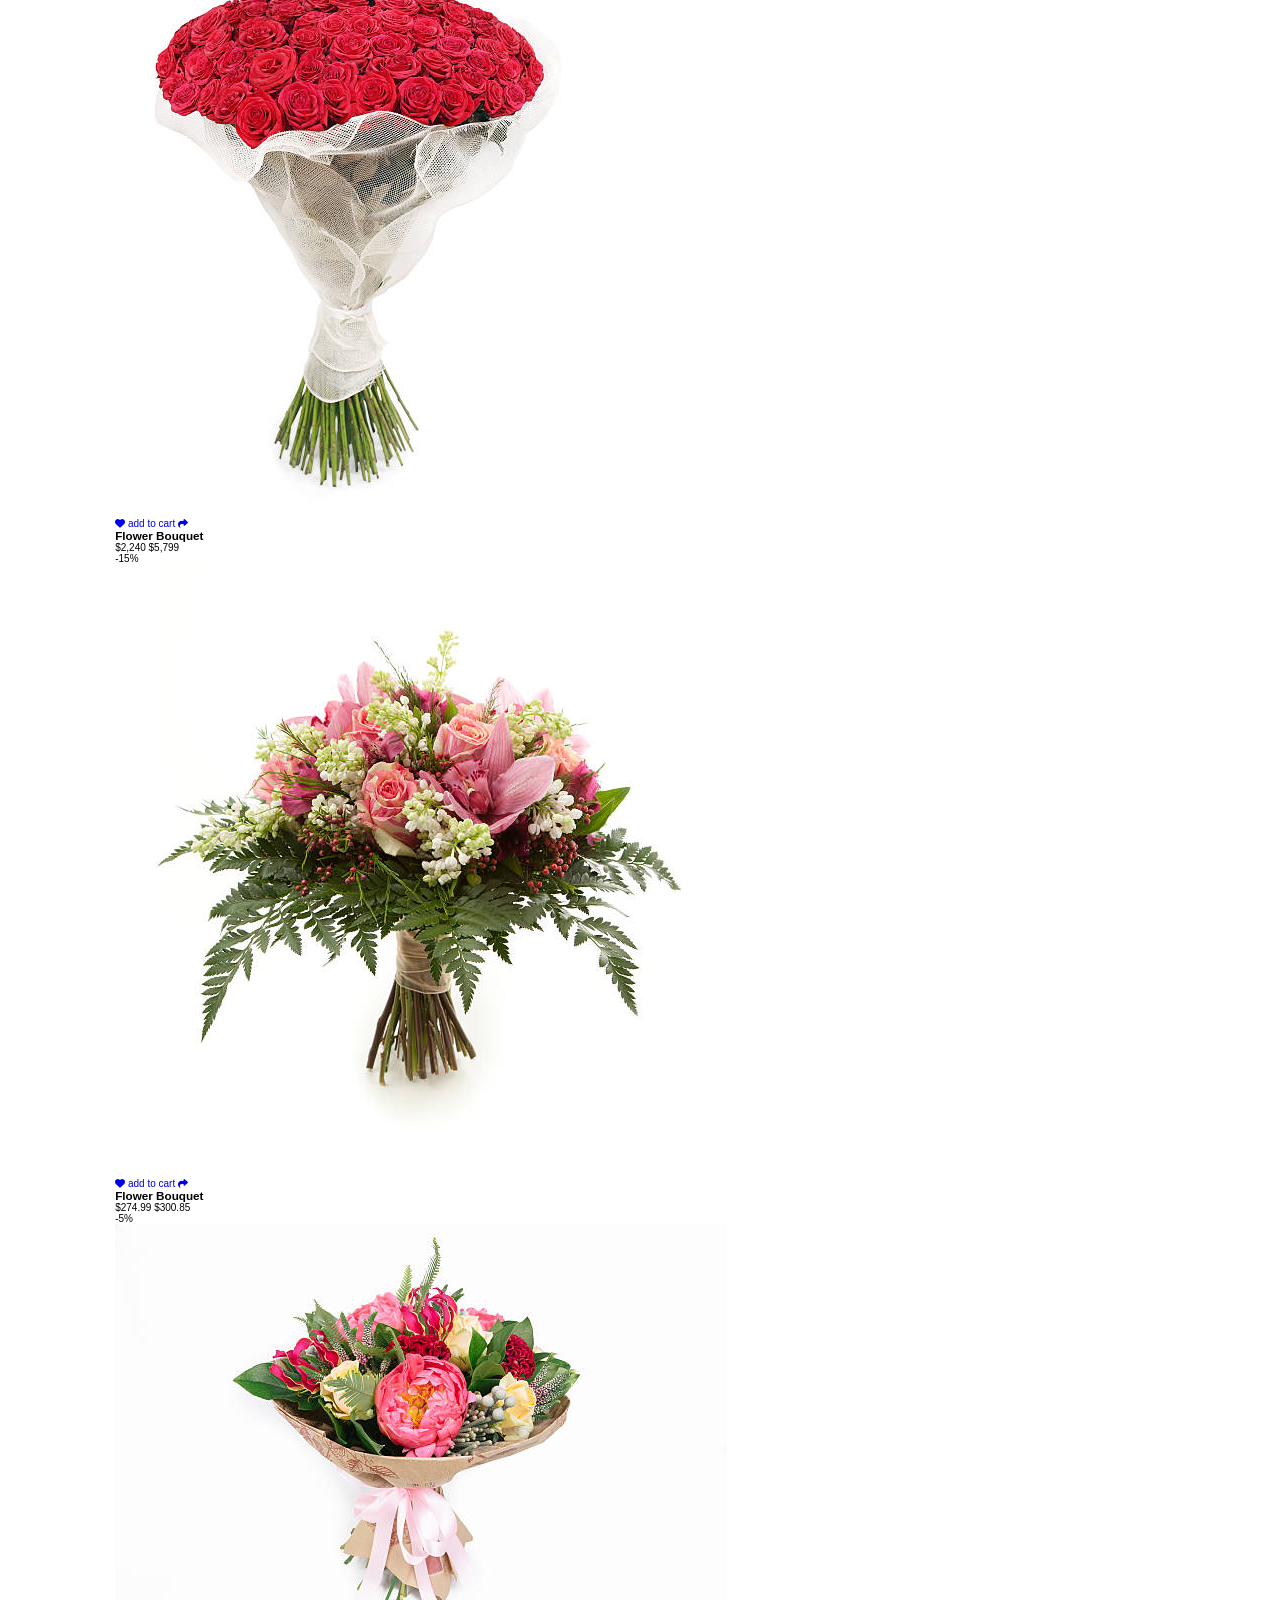
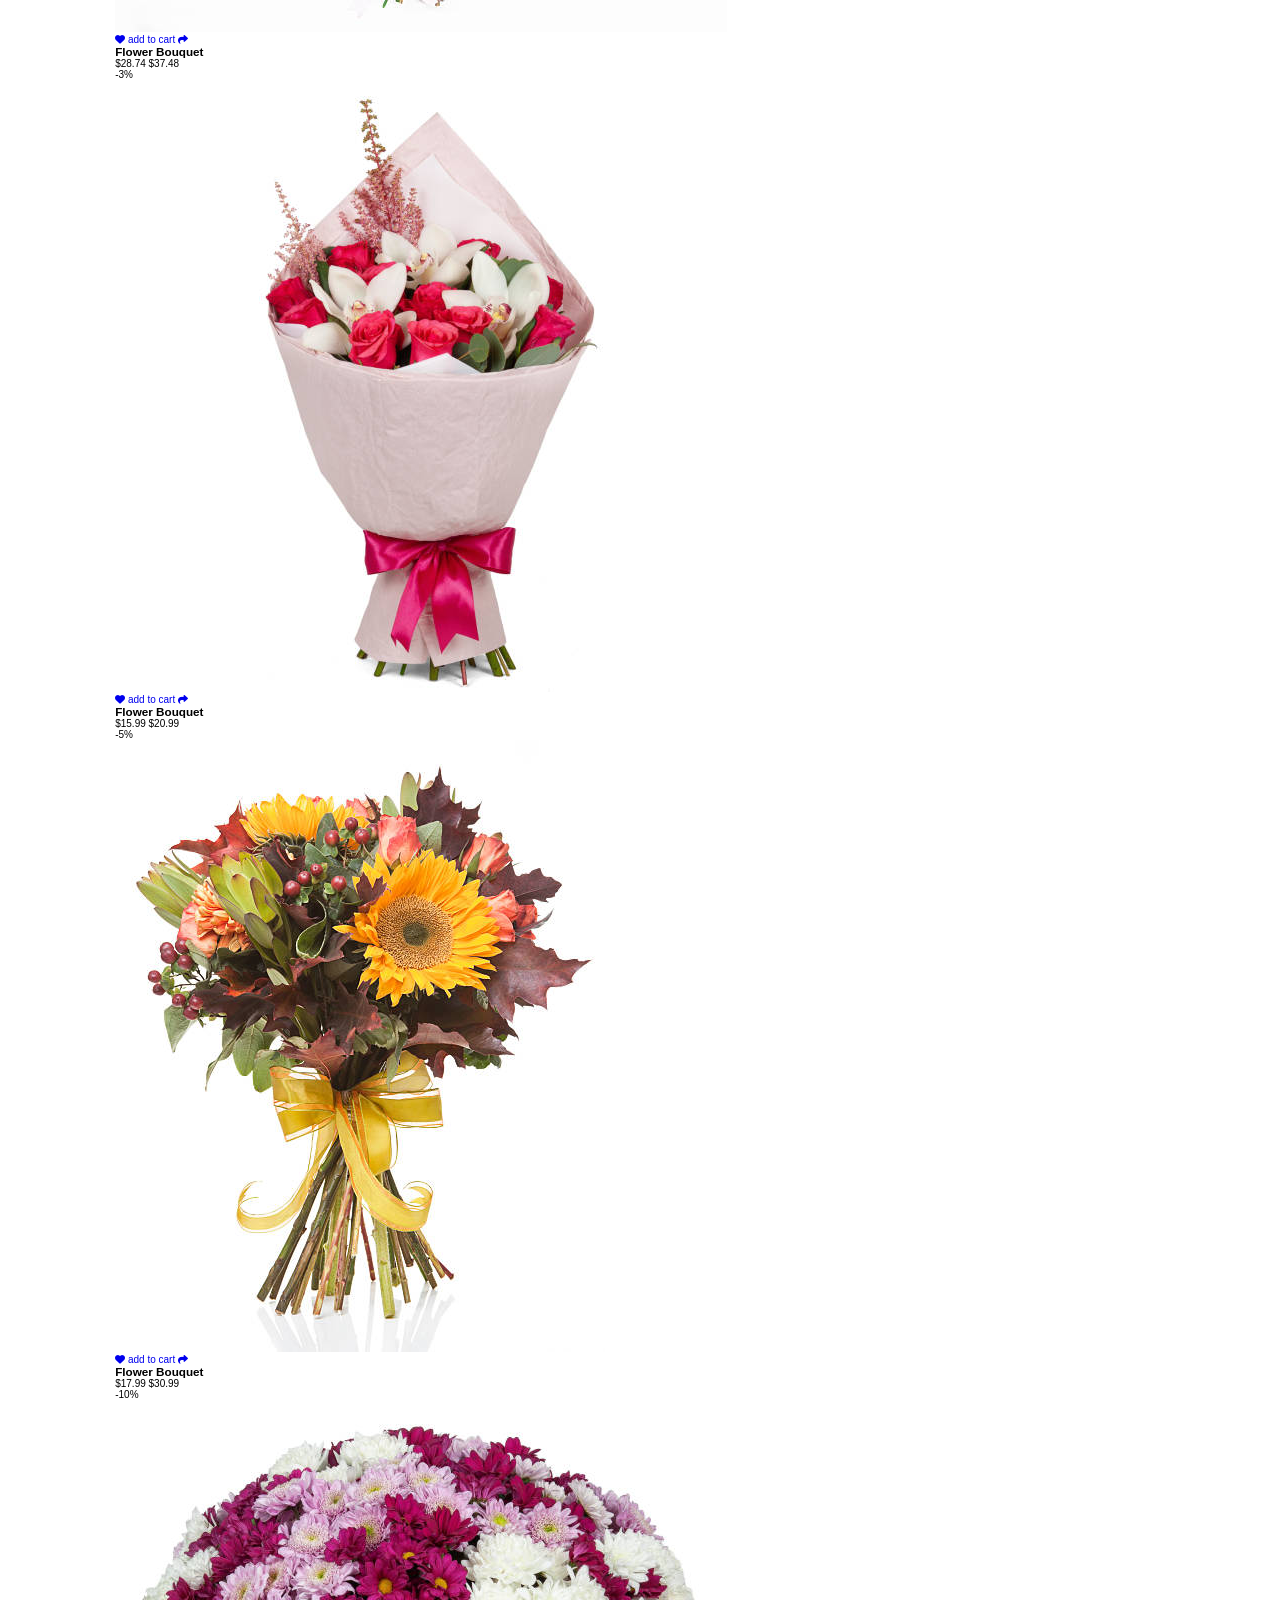
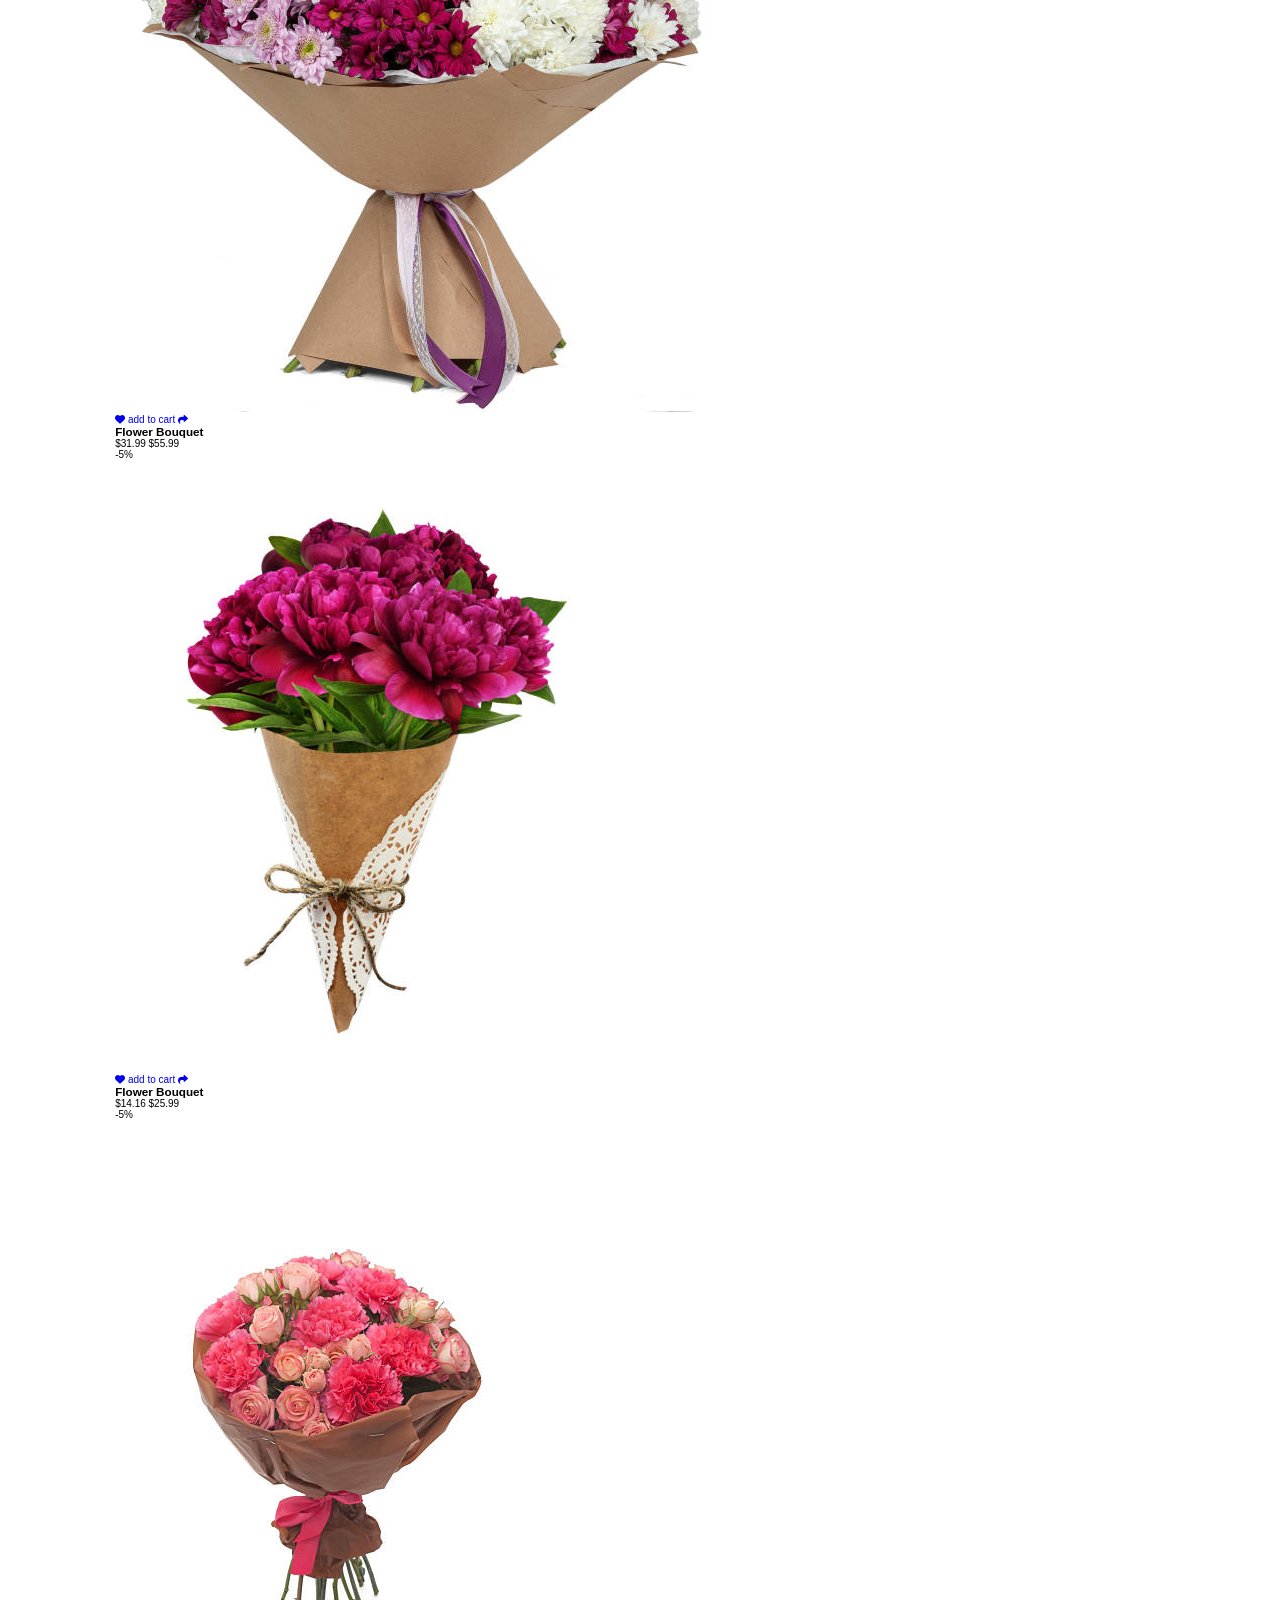
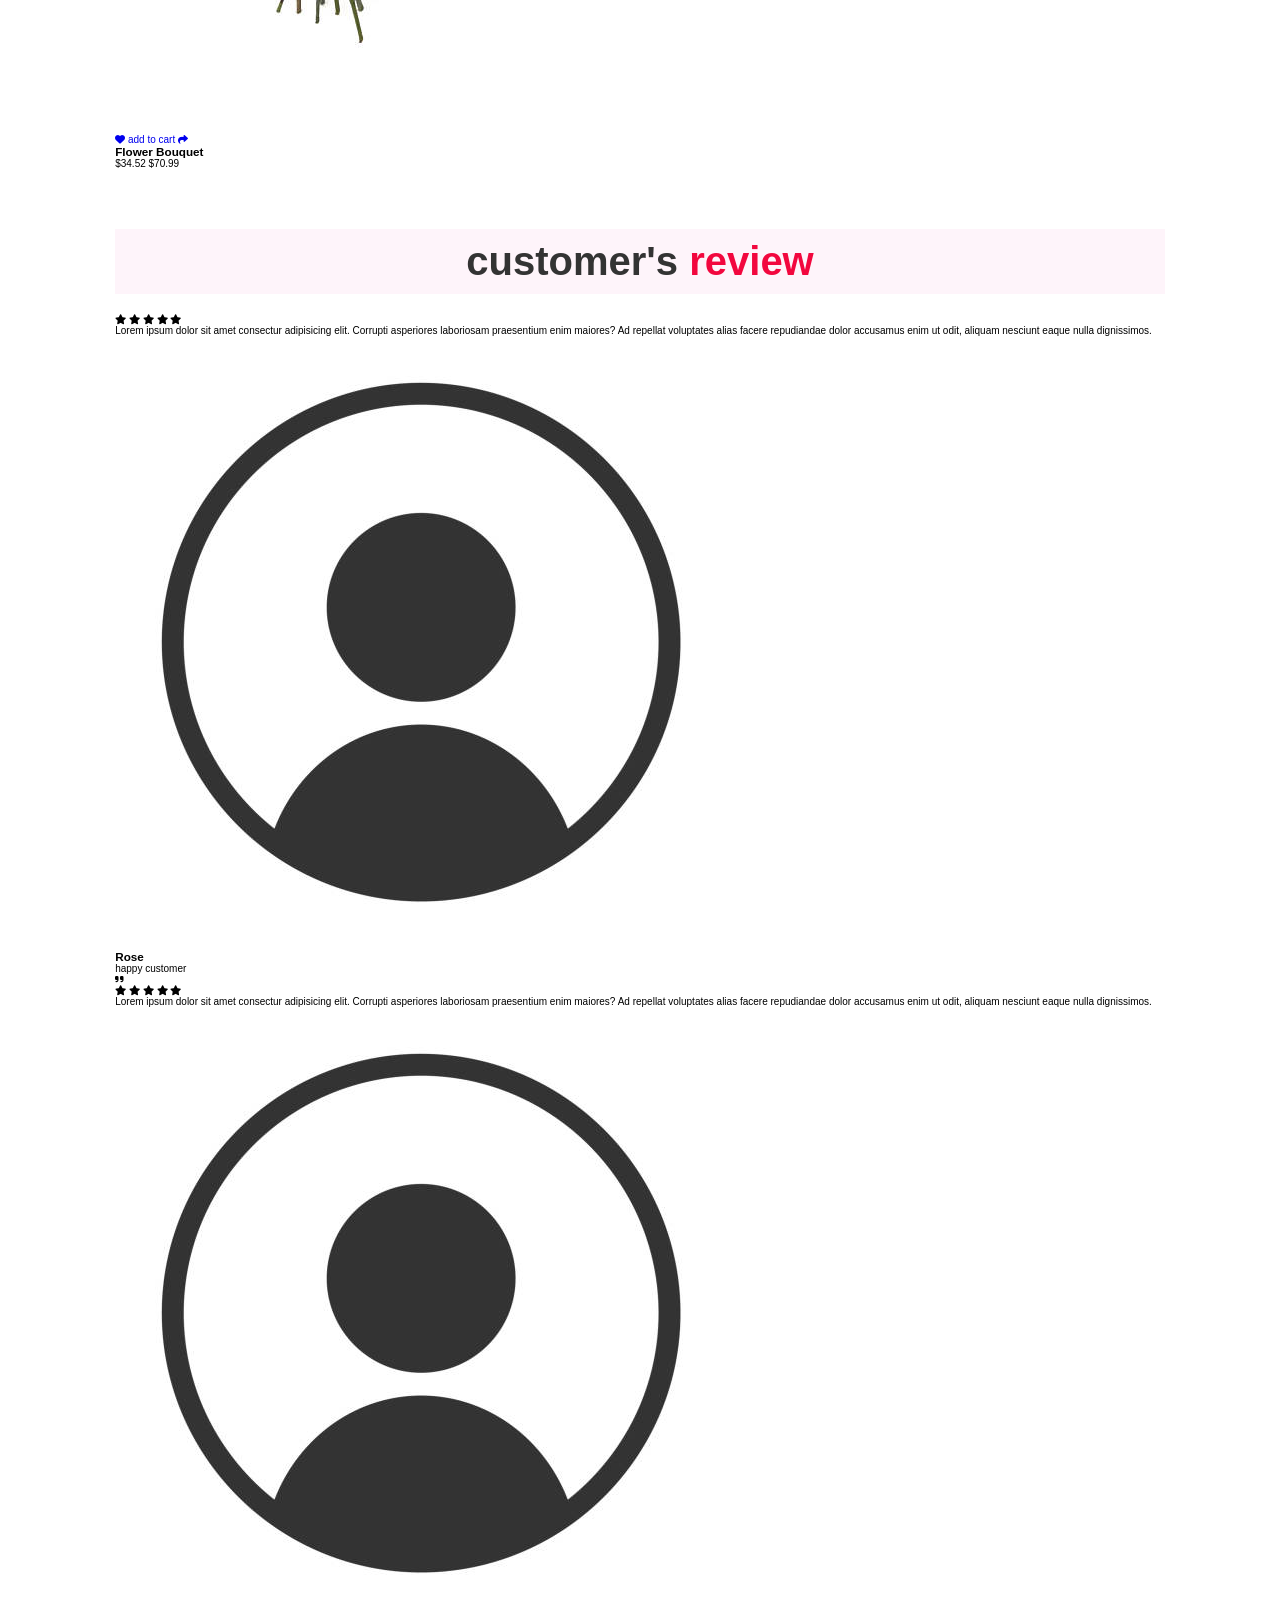
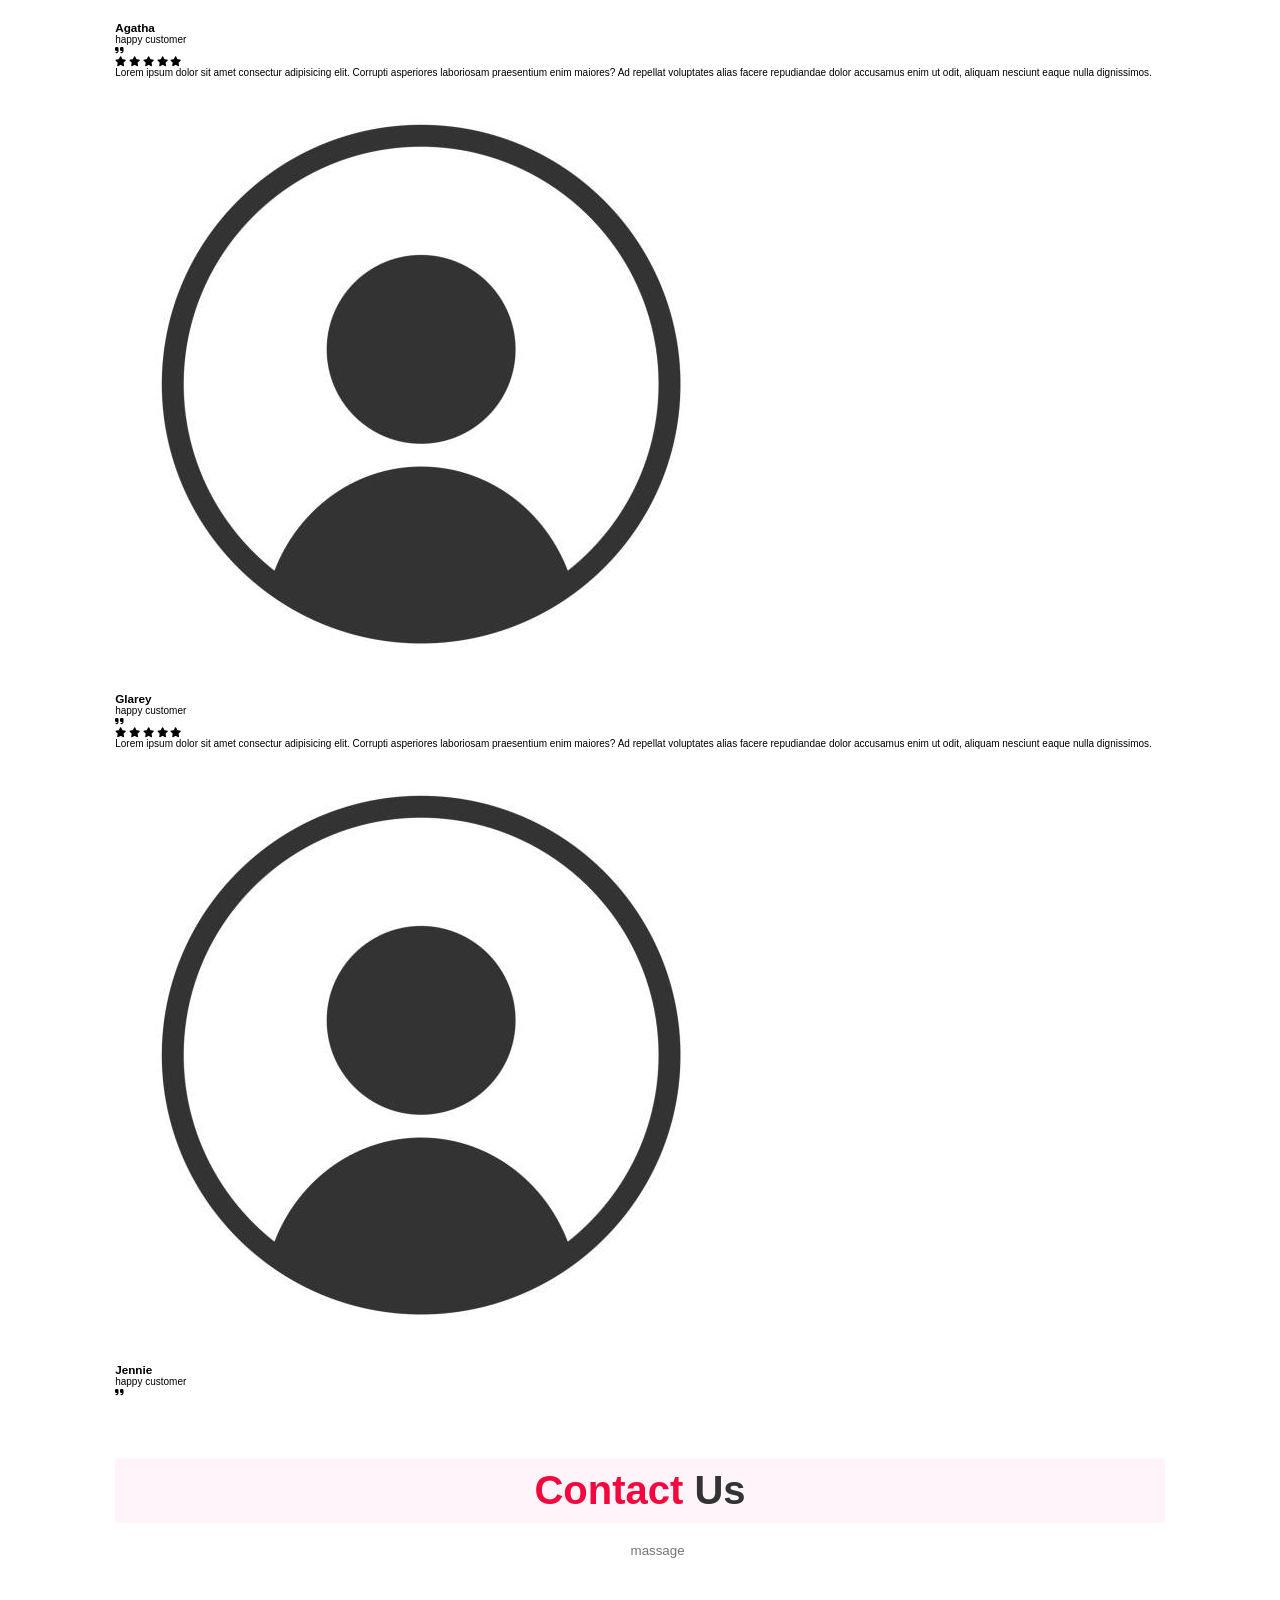
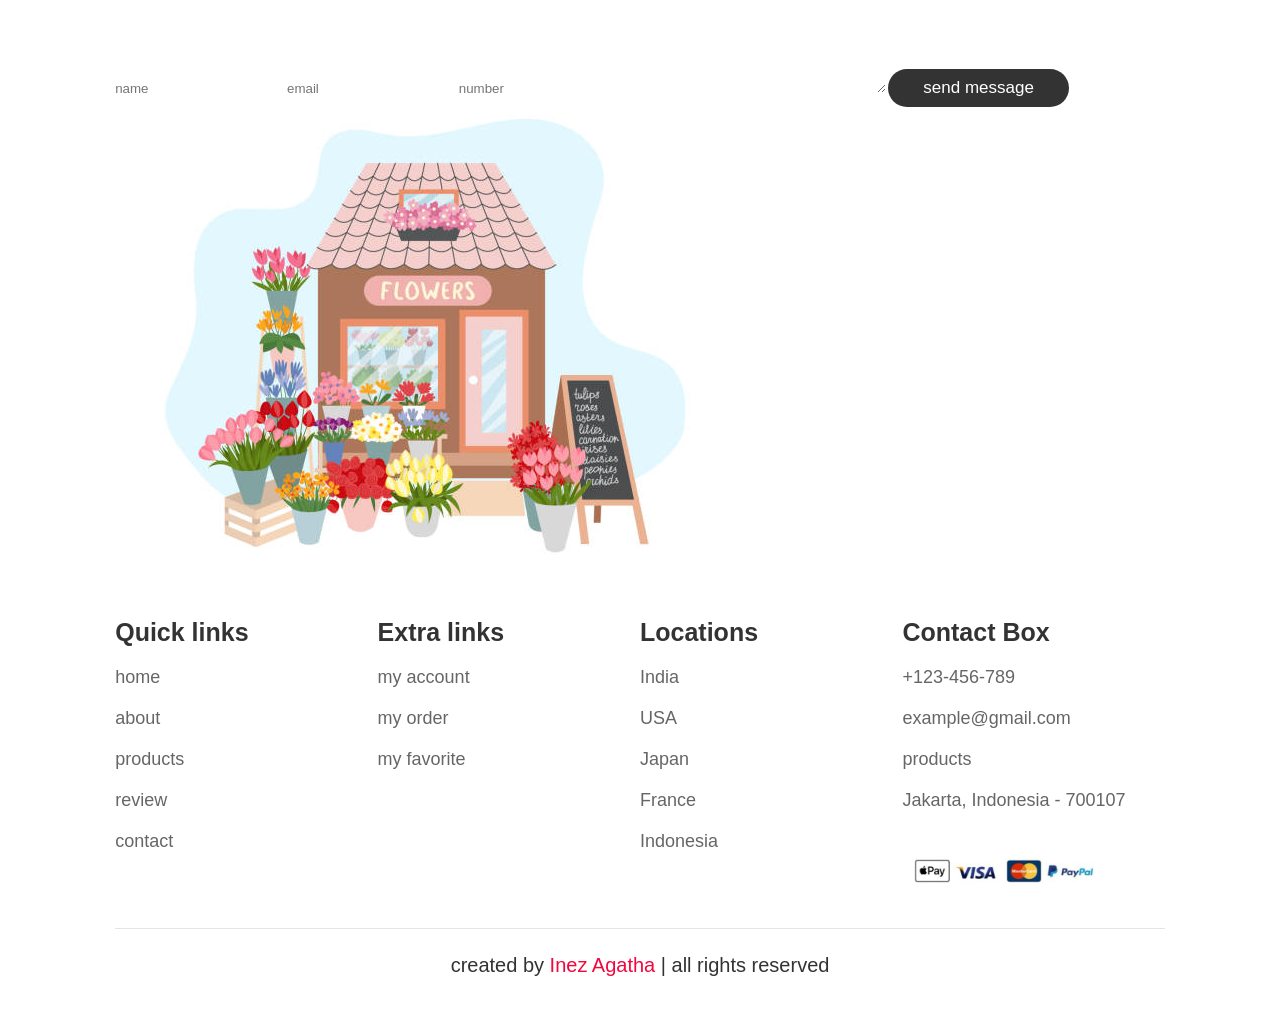
==== commit 0e067ea2: "update" ====
--- a/index.html
+++ b/index.html
@@ -10,7 +10,7 @@
      <link rel="stylesheet" href="https://cdnjs.cloudflare.com/ajax/libs/font-awesome/6.4.2/css/all.min.css">
 
      <!-- custom css file link -->
-      <link rel="stylesheet" href="style.css">
+      <link rel="stylesheet" href="css/style.css">
 </head>
 <body>
 
@@ -448,4 +448,4 @@
 <script src="script.js"></script>
 </section>
 
-<!-- footer section ends --> +<!-- footer section ends --> 
--- a/css/style.css
+++ b/css/style.css
@@ -0,0 +1,830 @@
+:root{
+    --pink: #f2073e;
+}
+
+*{
+    margin:0; padding:0;
+    box-sizing: border-box;
+    font-family: Verdana, Geneva, Tahoma, sans-serif;
+    outline: none; border:none;
+    text-decoration: none;
+    text-transform: none;
+    transition: .2s linear;
+}
+
+html{
+    font-size: 62.5%;
+    scroll-behavior: smooth;
+    scroll-padding-top: 6rem;
+    overflow-x: hidden;
+}
+
+section{
+    padding:2rem 9%;
+}
+
+.heading{
+    text-align: center;
+    font-size: 4rem;
+    color:#333;
+    padding:1rem;
+    margin:2rem 0;
+    background:rgba(225, 51, 153,.05);
+}
+
+.heading span{
+    color:var(--pink)
+}
+
+.btn{
+    display: inline-block;
+    margin-top: 1rem;
+    border-radius: 5rem;
+    background: #333;
+    color: #fff;
+    padding:.9rem 3.5rem;
+    cursor: pointer;
+    font-size: 1.7rem;
+
+}
+.btn:hover{
+    background:var(--pink);
+}
+header{
+    position: fixed;
+    top:0; left:0; right:0;
+    background:#fff;
+    padding:2rem 9%;
+    display: flex;
+    align-items: center;
+    justify-content: space-between;
+    z-index: 1000;
+    box-shadow: 0 .5rem 1rem rgba(0,0,0,.1);
+}
+
+header .logo {
+    font-size: 3rem;
+    color: #333;
+    font-weight: bolder;  
+}
+
+header .logo span {
+    color:var(--pink);
+}
+
+header .navbar a{
+    font-size: 2rem;
+    padding: 0 1.5rem; /* tambahkan jarak horizontal */
+    color:#666;
+}
+
+header .navbar a:hover{
+    color:var(--pink);
+}
+
+header .icons a{
+    font-size: 2.5rem;
+    color:#333;
+    margin-left: 1.5rem;
+}
+
+header .icons a:hover{
+    color:var(--pink);
+}
+
+header #toggler{
+    display: none;
+}
+
+header .fa-bars{
+    font-size: 3rem;
+    color:#333;
+    border-radius: .5rem;
+    padding:.5rem 1.5rem;
+    cursor: pointer;
+    border:.1rem solid rgba(0,0,0,.3);
+    display: none;
+}
+
+.home{
+    display: flex;
+    align-items: center;
+    min-height: 100vh;
+    background: url("../images/homes-bg.jpg") no-repeat center center;
+    background-size: cover;
+    background-position: center center;
+}
+
+.home .content{
+    max-width: 50rem;
+}
+
+.home .content h3{
+    font-size: 8rem !important;
+    color:#333
+}
+
+.home .content span{
+    font-size: 3.5rem;
+    color:var(--pink);
+    padding:1rem 0;
+    line-height: 1.5;
+}
+
+.home .content p{
+    font-size: 1.5rem;
+    color:#333;
+    padding:1rem 0;
+    line-height: 1.5;
+}
+
+.about .row{
+    display: flex;
+    align-items: center;
+    gap:2rem;
+    flex-wrap: wrap;
+    padding:2rem 0;
+    padding-bottom: 3rem;
+}
+
+.about .row .video-container{
+    flex:1 1 40rem;
+    position: relative;   
+}
+
+.about .row .video-container video{
+    width:100%;
+    border:1.5rem solid #fff;
+    border-radius: .5rem;
+    box-shadow: 0 .5rem 1rem rgba(0,0,0,.1);
+    height: 100%;
+    object-fit: cover;
+}
+
+.about .row .video-container h3{
+    position: absolute;
+    top:50%; transform: translateY(-50%);
+    font-size: 3rem;
+    background:#fff;
+    width:100%;
+    padding:1rem 2rem;
+    text-align: center;
+    mix-blend-mode: screen;
+}
+
+.about .row .content{
+    flex:1 1 40rem;
+}
+
+.about .row .content h3{
+    font-size: 3rem;
+    color:#333;
+}
+
+.about .row .content p{
+    font-size: 1.5rem;
+    color:#999;
+    padding: 5rem 0;
+    padding-top: 1rem;
+    line-break: 1.5;
+}
+
+.icons-container{
+    background:#eee;
+    display: flex;
+    flex-wrap: wrap;
+    gap: 1.5rem;
+    padding-top: 5rem;
+    padding-bottom: 5rem;
+}
+
+.icons-container .icons{
+    background:#fff;
+    border:.1rem solid rgba(0,0,0,.1);
+    padding: 2rem;
+    display: flex;
+    align-items: center;
+    flex:1 1 25rem;
+}
+
+.icons-container .icons i{
+    font-size:5rem;
+    margin-right: 2rem;
+    color: #333;
+}
+
+.icons-container .icons h3{
+    color:#333;
+    padding-bottom: .5rem;
+    font-size: 1.5rem;
+}
+
+.icons-container .icons span{
+    color:#555;
+    font-size: 1.3rem;
+}
+
+
+.products .box-container{
+    display: flex;
+    flex-wrap: wrap;
+    gap: 1.5rem;
+}
+
+.products .box-container .box{
+   flex: 1 1 30rem;
+    box-shadow: 0 .5rem 1.5rem rgba(0,0,0,.1);
+    border-radius: .5rem;
+    border: .1rem solid rgba(0,0,0,.1);
+    position: relative;
+}
+
+.products .box-container .box .discount{
+    position: absolute;
+    top:1rem; left:1rem;
+    padding:.7rem 1rem;
+    font-size: 2rem;
+    color:var(--pink);
+    background: rgba(225, 51, 153,.05);
+    z-index: 1;
+    border-radius: .5rem;
+}
+
+.products .box-container .box .image{
+    position: relative;
+    text-align: center;
+    padding-top: 2rem;
+    overflow: hidden;
+}
+
+.products .box-container .box .image img{
+   height: 25rem;
+}
+
+.products .box-container .box:hover .image img{
+    transform: scale(1.1);
+}
+
+.products .box-container .box .image .icons{
+    position: absolute;
+    bottom:-7rem; left:0; right:0;
+    display:flex;
+}
+
+.products .box-container .box:hover .image .icons{
+    bottom:0;
+}
+
+.products .box-container .box .image .icons a{
+    height: 5rem;
+    line-height: 5rem;
+    font-size: 2rem;
+    width:50%;
+    background: var(--pink);
+    color:#fff;
+}
+
+.products .box-container .box .image .icons .cart-btn{
+    border-left: .1rem solid #fff7;
+    border-right: .1rem solid #fff7;
+    width:100%;
+}
+
+.products .box-container .box .image .icons a:hover{
+    background: #333;
+} 
+
+.products .box-container .box .content{
+    padding: 2rem;
+    text-align: center;
+}
+
+.products .box-container .box .content h3{
+    font-size: 2.5rem;
+    color:#333;
+}
+
+.products .box-container .box .content .price{
+    font-size: 2.5rem;
+    color: var(--pink);
+    font-weight: bolder;
+    padding-top: 1rem;
+}
+
+.products .box-container .box .content .price span{
+    font-size: 1.5rem;
+    color:#999;
+    font-weight: lighter;
+    text-decoration: line-through;
+}
+
+.review .box-container{
+    display: flex;
+    flex-wrap: wrap;
+    gap:1.5rem;
+}
+
+.review .box-container .box{
+    flex:1 1 30rem;
+    box-shadow: 0 .5rem 1.5rem rgba(0,0,0,.1);
+    border-radius: .5rem;
+    padding: 3rem 2rem;
+    position: relative;
+    border:.1rem solid rgba(0,0,0,.1);
+}
+
+.review .box-container .box .fa-quote-right{
+    position: absolute;
+    bottom:3rem; right:3rem;
+    font-size: 6rem;
+    color: #666;
+}
+
+.review .box-container .box .stars i{
+    color: var(--pink);
+    font-size: 2rem;
+}
+
+.review .box-container .box p{
+    color: #999;
+    font-size: 1.5rem;
+    line-height: 1.5;
+    padding-top: 2rem;
+}
+
+.review .box-container .box .user{
+    display: flex;
+    align-items: center;
+    padding-top: 2rem;
+}
+
+.review .box-container .box .user img{
+    height: 6rem;
+    width: 6rem;
+    border-radius: 50%;
+    object-fit: cover;
+    margin-right: 1rem;
+}
+
+.review .box-container .box .user h3{
+    font-size: 2rem;
+    color:#333;
+}
+
+.review .box-container .box .user span{
+    font-size: 1.5rem;
+    color: #999;
+}
+
+.contact .row{
+    display: flex;
+    flex-wrap: wrap;
+    gap:2rem;
+    align-items: center;
+}
+
+.contact .row form{
+    flex:1 1 40rem;
+    padding:2rem 2.5rem;
+    box-shadow: 0 .5rem 1.5rem rgba(0,0,0,.1);
+    border:.1rem solid rgba(0,0,0,.1);
+    background:#fff;
+    border-radius: .5rem;
+}
+
+.contact .row image{
+    flex:1 1 40rem;
+}
+
+.contact .row .image img{
+    width: 100%;
+}
+
+.contact .row form .box{
+    padding:1rem;
+    font-size: 1.7rem;
+    color:#333;
+    text-transform: none;
+    border:.1rem solid rgba(0,0,0,.1);
+    border-radius:.5rem;
+    margin:.7rem 0;
+    width: 100%;
+}
+
+.contact .row form .box:focus{
+    border-color: var(--pink);
+}
+
+.contact .row form textarea{
+    height: 15rem;
+    resize: none;
+}
+
+.footer .box-container{
+    display: flex;
+
+}
+
+.footer .box-container .box{
+    flex:1 1 25rem;
+    align-items: flex-start;
+    border: 1px;
+}
+
+.footer .box-container .box h3{
+    color: #333;
+    font-size: 2.5rem;
+    padding:1rem 0;
+}
+
+.footer .box-container .box a{
+    display: block;
+    color: #666;
+    font-size: 1.8rem;
+    padding:1rem 0;
+}
+
+.footer .box-container .box a:hover{
+    color:var(--pink);
+    text-decoration: underline;
+}
+
+.footer .box-container .box img{
+    margin-top: 1rem;
+}
+
+.footer .credit{
+    text-align: center;
+    padding: 1.5rem;
+    margin-top: 1.5rem;
+    padding-top: 2.5rem;
+    font-size: 2rem;
+    color: #333;
+    border-top: .1rem solid rgba(0,0,0,.1);
+}
+
+.footer .credit span{
+    color:var(--pink);
+}
+
+
+
+
+
+
+
+
+
+
+
+
+
+
+
+
+/* media quaries */
+@media (max-width:991px) {
+
+    html{
+        font-size: 55%;
+    }
+
+    header{
+        padding:2rem;
+    }
+
+    section{
+        padding:2rem;
+    }
+
+    .home{
+        background-position: left;
+    }
+    
+        
+}
+
+@media (max-width:768px){
+
+    header .fa-bars{
+        display: block;
+    }
+    
+    header .navbar{
+        position:absolute;
+        top:100%; left:0; right:0;
+        background:#eee;
+        border-top: .1rem solid rgba(0,0,0,.1);
+        clip-path: polygon(0 0, 100% 0, 100% 0, 0 0);
+    }
+
+    header #toggler:checked ~ .navbar{
+        clip-path: polygon(0 0, 100% 0, 100% 100%, 0% 100%);
+    }
+    header .navbar a{
+        margin:1.5rem;
+        padding:1.5rem;
+        background:#fff;
+        border:1rem solid rgba(0,0,0,.1);
+        display: block;
+    }
+
+    .home .content.h3{
+        font-size: 2.5rem;
+    }
+}
+
+/* ==================== PAYMENT SECTION ==================== */
+
+.payment {
+    padding: 50px 20px;
+    background: #f9f9f9;
+}
+
+.payment .heading {
+    text-align: center;
+    margin-bottom: 50px;
+    font-size: 32px;
+    color: #333;
+}
+
+.payment .heading span {
+    color: #e91e63;
+}
+
+.payment-container {
+    display: grid;
+    grid-template-columns: 1fr 1fr;
+    gap: 40px;
+    max-width: 1200px;
+    margin: 0 auto;
+}
+
+/* Order Summary */
+.order-summary {
+    background: white;
+    padding: 30px;
+    border-radius: 15px;
+    box-shadow: 0 5px 20px rgba(0, 0, 0, 0.1);
+    height: fit-content;
+    position: sticky;
+    top: 20px;
+}
+
+.order-summary h2 {
+    font-size: 22px;
+    margin-bottom: 25px;
+    color: #333;
+    border-bottom: 2px solid #e91e63;
+    padding-bottom: 15px;
+}
+
+.summary-items {
+    margin-bottom: 25px;
+    max-height: 300px;
+    overflow-y: auto;
+}
+
+.summary-item {
+    display: flex;
+    justify-content: space-between;
+    align-items: center;
+    padding: 12px 0;
+    border-bottom: 1px solid #eee;
+}
+
+.summary-item-name {
+    flex: 1;
+}
+
+.summary-item-name h4 {
+    font-size: 14px;
+    margin-bottom: 5px;
+    color: #333;
+}
+
+.summary-item-qty {
+    color: #999;
+    font-size: 13px;
+}
+
+.summary-item-price {
+    font-weight: 600;
+    color: #e91e63;
+    min-width: 70px;
+    text-align: right;
+}
+
+.summary-total {
+    border-top: 2px solid #e91e63;
+    padding-top: 20px;
+}
+
+.total-row {
+    display: flex;
+    justify-content: space-between;
+    margin-bottom: 12px;
+    font-size: 14px;
+    color: #666;
+}
+
+.total-row.final {
+    font-size: 18px;
+    font-weight: 700;
+    color: #333;
+    padding-top: 12px;
+    border-top: 1px solid #eee;
+    margin-bottom: 0;
+}
+
+.total-row.final span:last-child {
+    color: #e91e63;
+}
+
+/* Payment Form */
+.payment-form {
+    background: white;
+    padding: 30px;
+    border-radius: 15px;
+    box-shadow: 0 5px 20px rgba(0, 0, 0, 0.1);
+}
+
+.payment-form h2 {
+    font-size: 22px;
+    margin-bottom: 25px;
+    color: #333;
+    border-bottom: 2px solid #e91e63;
+    padding-bottom: 15px;
+}
+
+.form-section {
+    margin-bottom: 25px;
+}
+
+.form-section h3 {
+    font-size: 15px;
+    margin-bottom: 15px;
+    color: #333;
+    font-weight: 600;
+    text-transform: uppercase;
+    letter-spacing: 1px;
+}
+
+.form-row {
+    display: grid;
+    grid-template-columns: 1fr 1fr;
+    gap: 15px;
+}
+
+.form-row input {
+    padding: 12px 15px;
+    border: 1px solid #ddd;
+    border-radius: 8px;
+    font-size: 14px;
+    transition: all 0.3s ease;
+}
+
+.form-row input:focus {
+    outline: none;
+    border-color: #e91e63;
+    box-shadow: 0 0 0 3px rgba(233, 30, 99, 0.1);
+}
+
+.full-width {
+    width: 100%;
+    padding: 12px 15px;
+    border: 1px solid #ddd;
+    border-radius: 8px;
+    font-size: 14px;
+    transition: all 0.3s ease;
+    margin-bottom: 15px;
+}
+
+.full-width:focus {
+    outline: none;
+    border-color: #e91e63;
+    box-shadow: 0 0 0 3px rgba(233, 30, 99, 0.1);
+}
+
+/* Payment Methods */
+.payment-methods {
+    display: grid;
+    grid-template-columns: 1fr 1fr;
+    gap: 15px;
+}
+
+.payment-option {
+    position: relative;
+}
+
+.payment-option input {
+    display: none;
+}
+
+.option-label {
+    display: flex;
+    align-items: center;
+    gap: 10px;
+    padding: 15px;
+    border: 2px solid #ddd;
+    border-radius: 8px;
+    cursor: pointer;
+    transition: all 0.3s ease;
+    font-size: 14px;
+    color: #666;
+}
+
+.option-label i {
+    font-size: 18px;
+}
+
+.payment-option input:checked + .option-label {
+    border-color: #e91e63;
+    background: rgba(233, 30, 99, 0.05);
+    color: #e91e63;
+}
+
+/* Checkbox */
+.checkbox-label {
+    display: flex;
+    align-items: center;
+    gap: 10px;
+    cursor: pointer;
+    font-size: 14px;
+    color: #666;
+}
+
+.checkbox-label input {
+    width: 18px;
+    height: 18px;
+    cursor: pointer;
+    accent-color: #e91e63;
+}
+
+/* Promo Code */
+.btn-promo {
+    padding: 12px 20px;
+    background: #f0f0f0;
+    border: 1px solid #ddd;
+    border-radius: 8px;
+    font-size: 14px;
+    font-weight: 600;
+    cursor: pointer;
+    transition: all 0.3s ease;
+    color: #333;
+}
+
+.btn-promo:hover {
+    background: #e91e63;
+    color: white;
+    border-color: #e91e63;
+}
+
+/* Pay Button */
+.btn-pay {
+    width: 100%;
+    padding: 15px;
+    background: linear-gradient(135deg, #f06292 0%, #ec407a 100%);
+    color: white;
+    border: none;
+    border-radius: 8px;
+    font-size: 16px;
+    font-weight: 600;
+    cursor: pointer;
+    transition: all 0.3s ease;
+    display: flex;
+    align-items: center;
+    justify-content: center;
+    gap: 10px;
+    margin-top: 20px;
+    box-shadow: 0 5px 15px rgba(233, 30, 99, 0.3);
+}
+
+.btn-pay:hover {
+    transform: translateY(-2px);
+    box-shadow: 0 8px 20px rgba(233, 30, 99, 0.4);
+}
+
+.btn-pay:active {
+    transform: translateY(0);
+}
+
+/* Responsive */
+@media (max-width: 768px) {
+    .payment-container {
+        grid-template-columns: 1fr;
+        gap: 20px;
+    }
+
+    .order-summary {
+        position: static;
+    }
+
+    .payment-methods {
+        grid-template-columns: 1fr;
+    }
+
+    .form-row {
+        grid-template-columns: 1fr;
+    }
+}
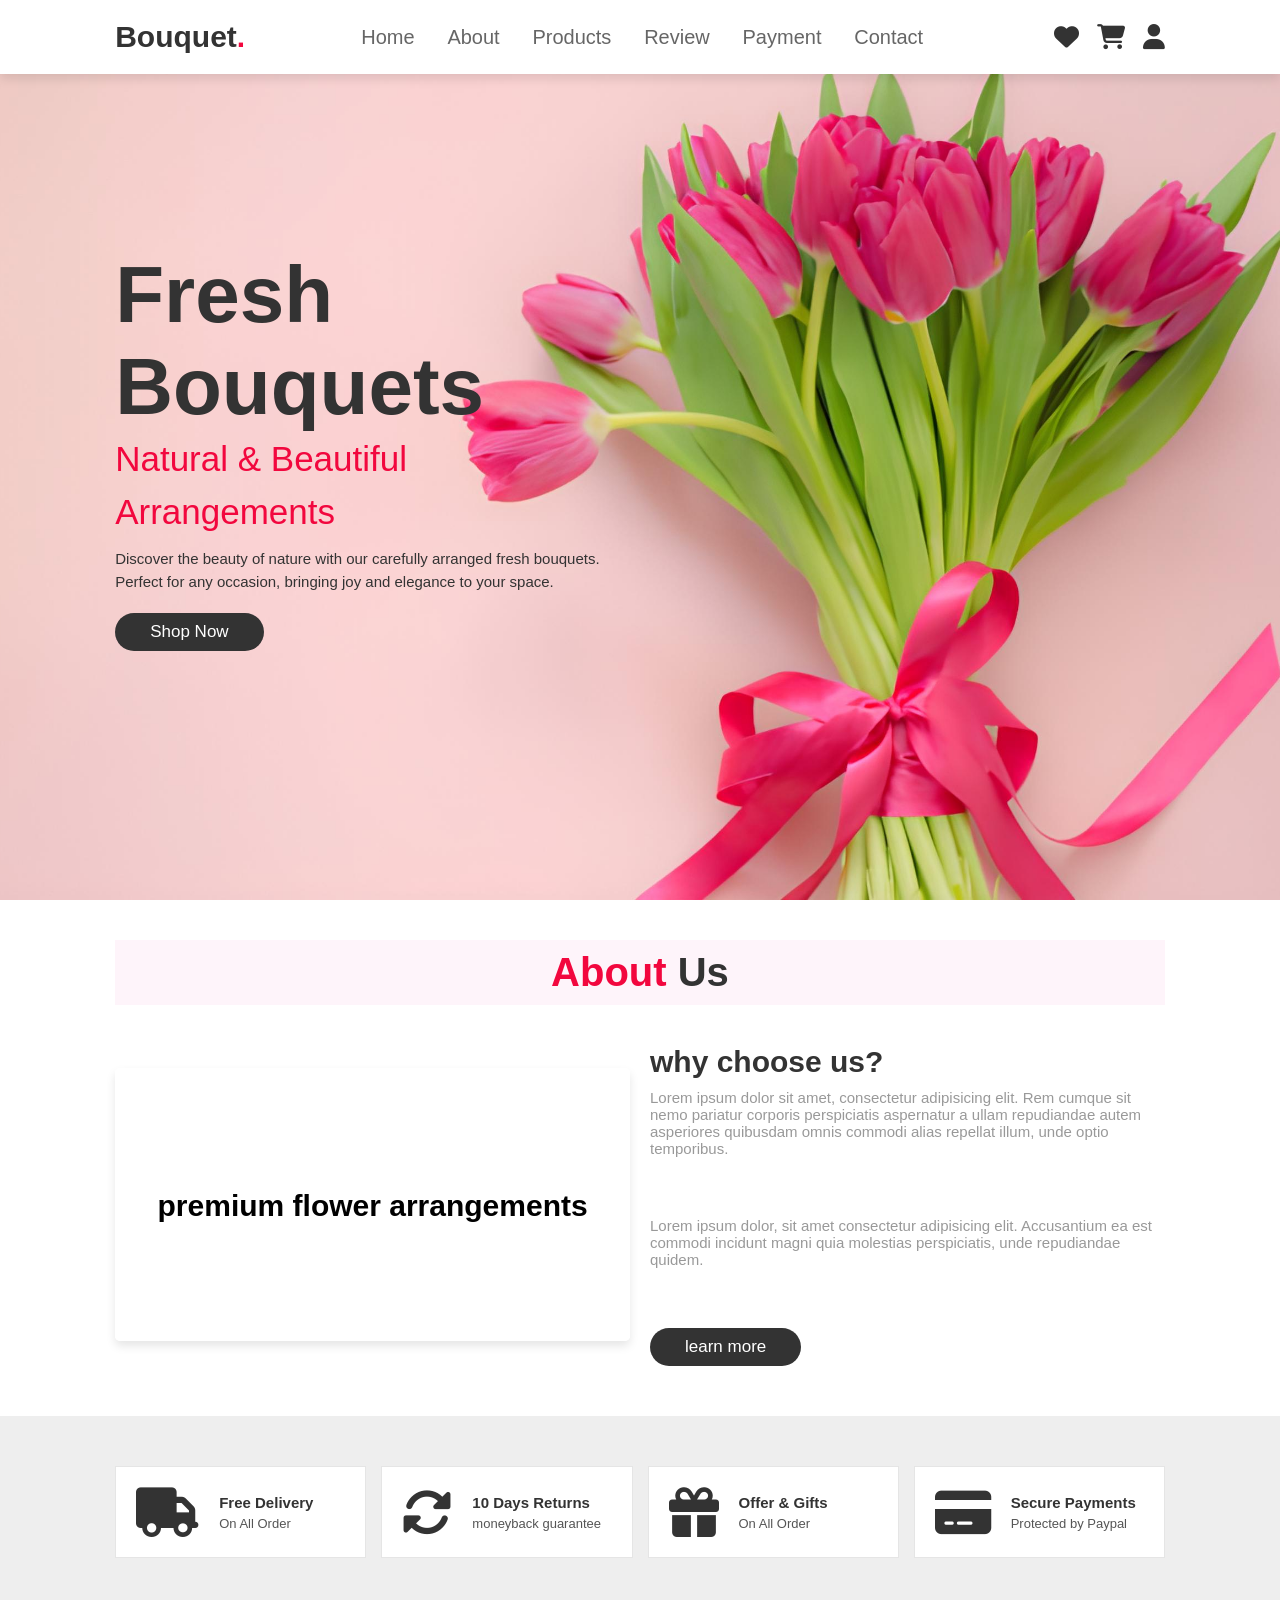
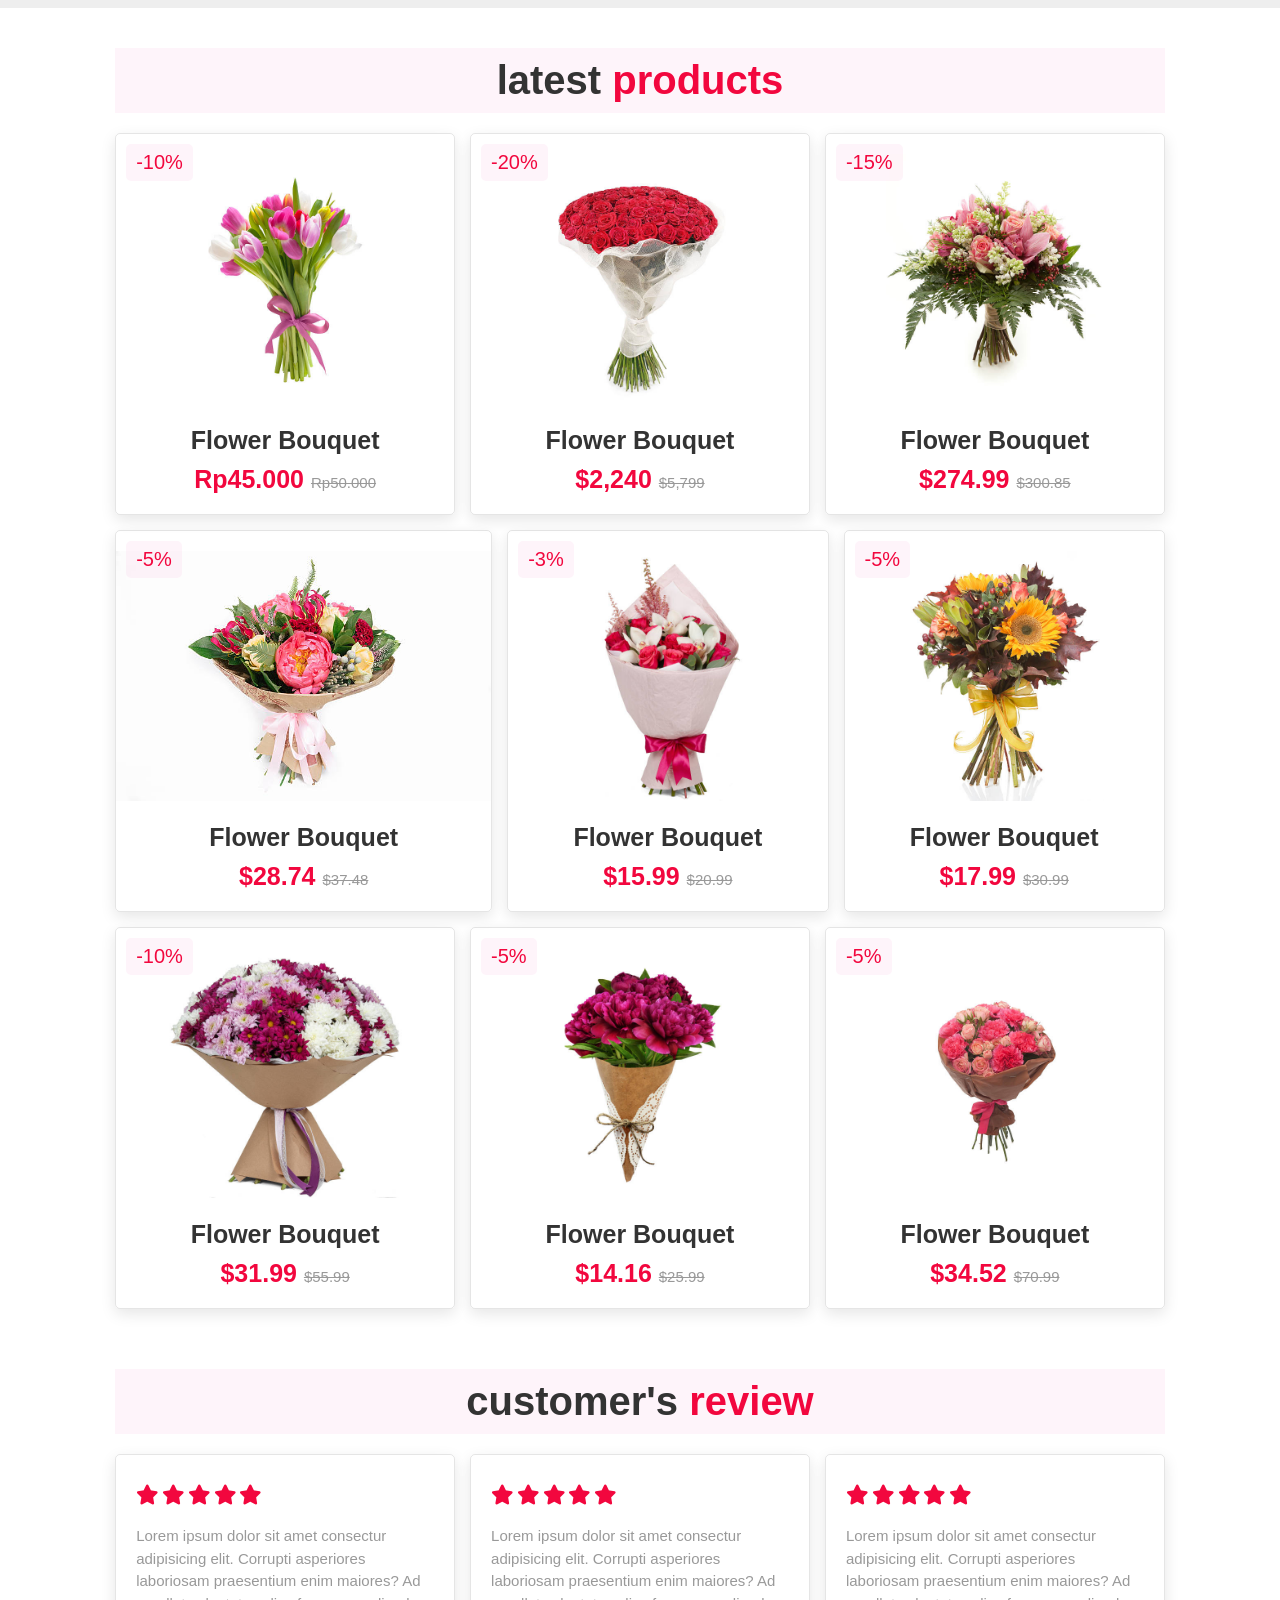
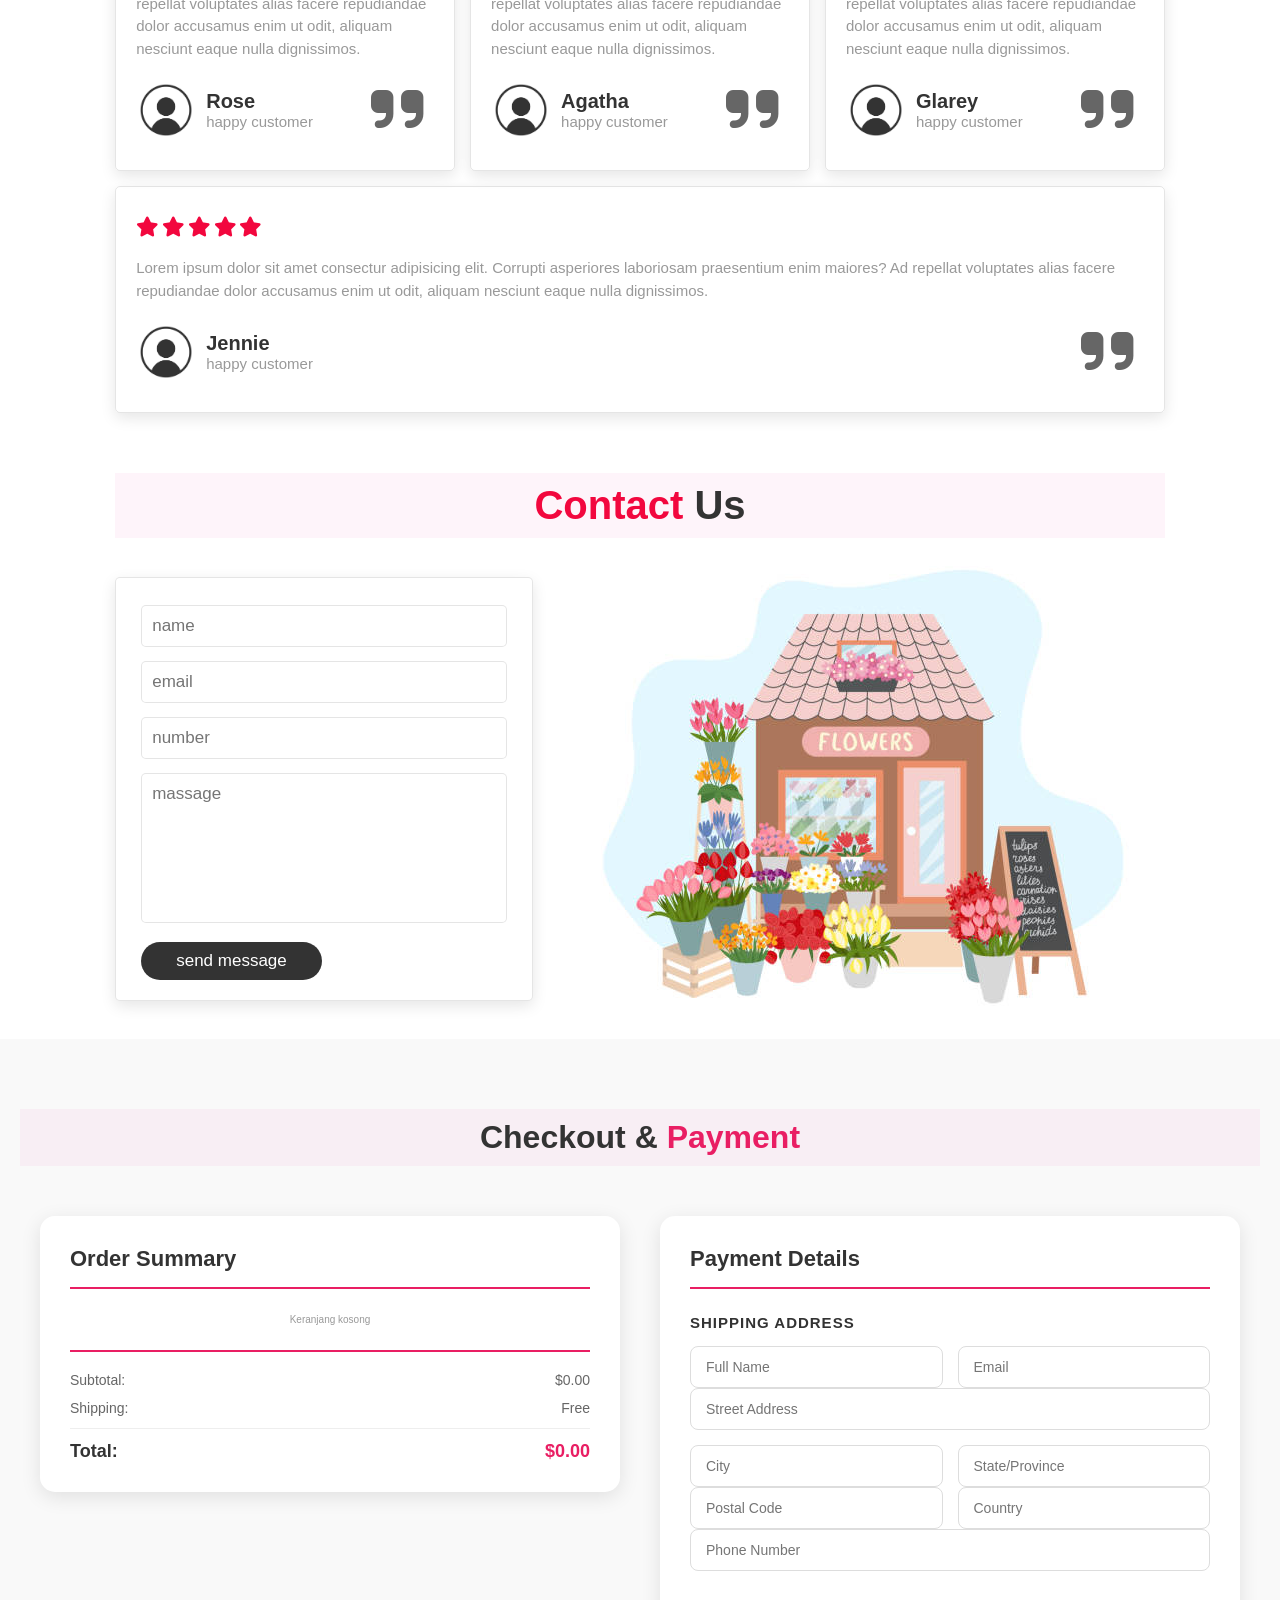
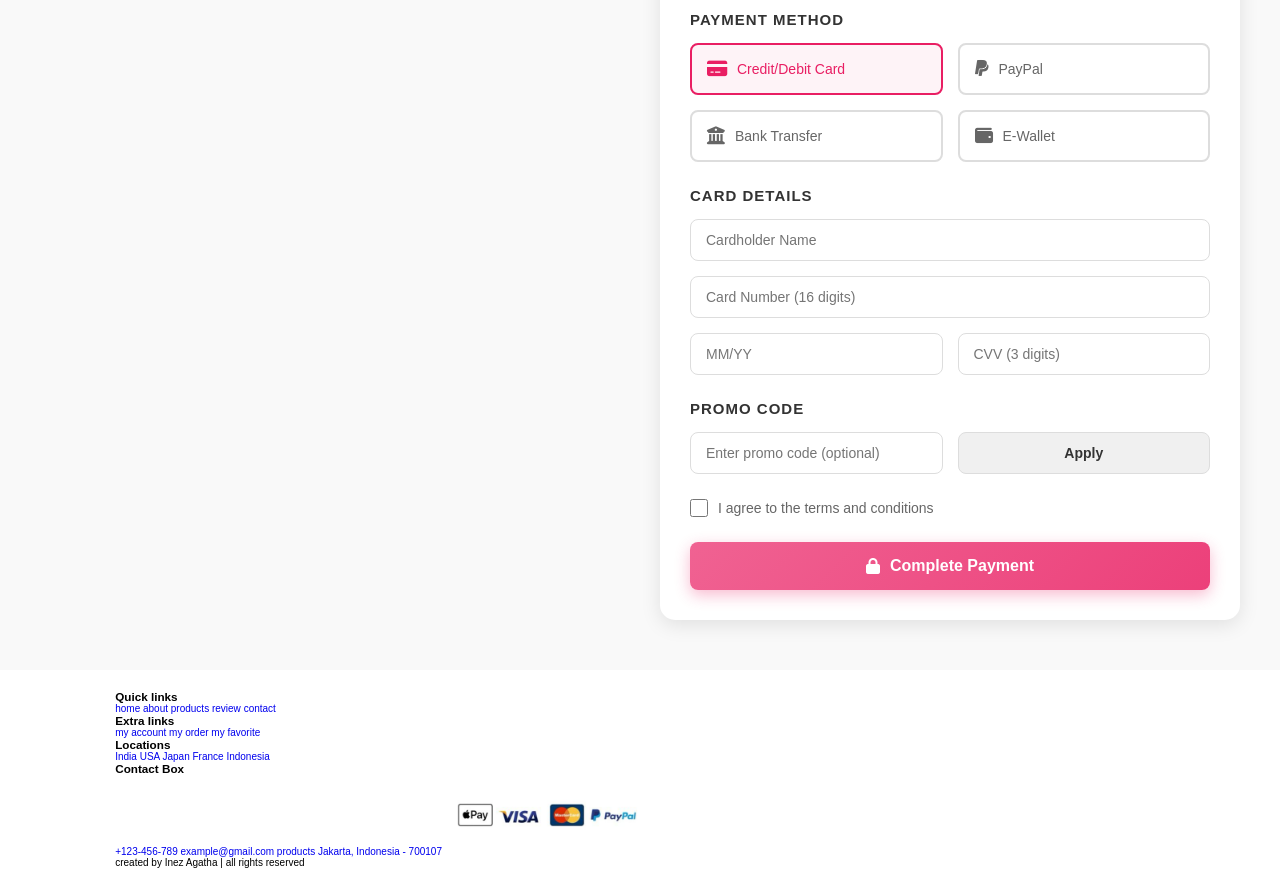
==== commit 63497710: "fix structure for github pages" ====
--- a/index.html
+++ b/index.html
@@ -10,12 +10,11 @@
      <link rel="stylesheet" href="https://cdnjs.cloudflare.com/ajax/libs/font-awesome/6.4.2/css/all.min.css">
 
      <!-- custom css file link -->
-      <link rel="stylesheet" href="css/style.css">
+      <link rel="stylesheet" href="../css/style.css">
 </head>
 <body>
 
 <!-- header section starts -->
-
 <header>
 
     <input type="checkbox" name="" id="toggler">
@@ -28,13 +27,14 @@
         <a href="#About">About</a>
         <a href="#Products">Products</a>
         <a href="#Review">Review</a>
+        <a href="#Payment">Payment</a>
         <a href="#Contact">Contact</a>
     </nav>
 
     <div class="icons">
         <a href="#" class="fas fa-heart"></a>
         <a href="#" class="fas fa-shopping-cart"></a>
-        <a href="ogin" class="fas fa-user"></a>
+        <a href="#" class="fas fa-user"></a>
     </div>
 
 </header>
@@ -43,7 +43,7 @@
 
 <!-- home section starts -->
 
-<section class="Home" id="Home">
+<section class="home" id="home">
     <div class="content">
         <h3>Fresh Bouquets</h3>
         <span>Natural & Beautiful Arrangements</span>
@@ -57,14 +57,14 @@
 
 <!-- about section start -->
  
-<section class="About" id="About">
+<section class="about" id="about">
 
     <h1 class="heading"> <span> About </span> Us </h1>
 
     <div class="row">
 
         <div class="video-container">
-            <video src="images/about-vid.mp4" loop autoplay muted playsinline></video>
+            <video src="../images/about-vid.mp4" loop autoplay muted playsinline></video>
             <h3>premium flower arrangements</h3>
         </div>
 
@@ -130,7 +130,7 @@
 
   <!-- product section starts -->
 
-<section class="Products" id="Products">
+<section class="products" id="products">
 
     <h1 class="heading"> latest <span>products</span> </h1>
 
@@ -139,23 +139,23 @@
         <div class="box">
             <span class="discount">-10%</span>
             <div class="image">
-                <img src="images/img-1.jpg" alt="">
-                <div class="icons">
-                    <a href="#" class="fas fa-heart"></a>
-                    <a href="#" class="cart-btn">add to cart</a>
-                    <a href="#" class="fas fa-share"></a>
-                </div>
-            </div>
-            <div class="content">
-                <h3>Flower Bouquet</h3>
-                <div class="price">$20.99 <span>$40.99</span></div>
+                <img src="../images/img-1.jpg" alt="Tulip Bouquet">
+                <div class="icons">
+                    <a href="#" class="fas fa-heart"></a>
+                    <a href="#" class="cart-btn">add to cart</a>
+                    <a href="#" class="fas fa-share"></a>
+                </div>
+            </div>
+            <div class="content">
+                <h3>Flower Bouquet</h3>
+                <div class="price">Rp45.000 <span>Rp50.000</span></div>
              </div>
         </div>
 
          <div class="box">
              <span class="discount">-20%</span>
              <div class="image">
-                <img src="images/img-2.jpg" alt="">
+                <img src="../images/img-2.jpg" alt="">
                 <div class="icons">
                     <a href="#" class="fas fa-heart"></a>
                     <a href="#" class="cart-btn">add to cart</a>
@@ -171,7 +171,7 @@
         <div class="box">
             <span class="discount">-15%</span>
             <div class="image">
-                <img src="images/img-3.jpg" alt="">
+                <img src="../images/img-3.jpg" alt="">
                 <div class="icons">
                     <a href="#" class="fas fa-heart"></a>
                     <a href="#" class="cart-btn">add to cart</a>
@@ -187,7 +187,7 @@
         <div class="box">
             <span class="discount">-5%</span>
             <div class="image">
-                <img src="images/img-4.jpg" alt="">
+                <img src="../images/img-4.jpg" alt="">
                 <div class="icons">
                     <a href="#" class="fas fa-heart"></a>
                     <a href="#" class="cart-btn">add to cart</a>
@@ -203,7 +203,7 @@
         <div class="box">
             <span class="discount">-3%</span>
             <div class="image">
-                <img src="images/img-5.jpg" alt="">
+                <img src="../images/img-5.jpg" alt="">
                 <div class="icons">
                     <a href="#" class="fas fa-heart"></a>
                     <a href="#" class="cart-btn">add to cart</a>
@@ -219,7 +219,7 @@
         <div class="box">
             <span class="discount">-5%</span>
             <div class="image">
-                <img src="images/img-6.jpg" alt="">
+                <img src="../images/img-6.jpg" alt="">
                 <div class="icons">
                     <a href="#" class="fas fa-heart"></a>
                     <a href="#" class="cart-btn">add to cart</a>
@@ -235,7 +235,7 @@
         <div class="box">
             <span class="discount">-10%</span>
             <div class="image">
-                <img src="images/img-7.jpg" alt="">
+                <img src="../images/img-7.jpg" alt="">
                 <div class="icons">
                     <a href="#" class="fas fa-heart"></a>
                     <a href="#" class="cart-btn">add to cart</a>
@@ -251,7 +251,7 @@
          <div class="box">
             <span class="discount">-5%</span>
             <div class="image">
-                <img src="images/img-8.jpg" alt="">
+                <img src="../images/img-8.jpg" alt="">
                 <div class="icons">
                     <a href="#" class="fas fa-heart"></a>
                     <a href="#" class="cart-btn">add to cart</a>
@@ -268,7 +268,7 @@
         <div class="box">
             <span class="discount">-5%</span>
             <div class="image">
-                <img src="images/img-9.jpg" alt="">
+                <img src="../images/img-9.jpg" alt="">
                 <div class="icons">
                     <a href="#" class="fas fa-heart"></a>
                     <a href="#" class="cart-btn">add to cart</a>
@@ -287,7 +287,7 @@
 
 <!-- review section starts -->
 
-<section class="Review" id="Review">
+<section class="review" id="review">
 
 <h1 class="heading"> customer's <span>review</span></h1>
 
@@ -303,7 +303,7 @@
         </div>
         <p>Lorem ipsum dolor sit amet consectur adipisicing elit. Corrupti asperiores laboriosam praesentium enim maiores? Ad repellat voluptates alias facere repudiandae dolor accusamus enim ut odit, aliquam nesciunt eaque nulla dignissimos.</p>
         <div class="user">
-            <img src="images/pic-1.jpg" alt="">
+            <img src="../images/pic-1.jpg" alt="">
             <div class="user-info">
                 <h3>Rose</h3>
                 <span>happy customer</span>
@@ -322,7 +322,7 @@
         </div>
         <p>Lorem ipsum dolor sit amet consectur adipisicing elit. Corrupti asperiores laboriosam praesentium enim maiores? Ad repellat voluptates alias facere repudiandae dolor accusamus enim ut odit, aliquam nesciunt eaque nulla dignissimos.</p>
         <div class="user">
-            <img src="images/pic-2.jpg" alt="">
+            <img src="../images/pic-2.jpg" alt="">
             <div class="user-info">
                 <h3>Agatha</h3>
                 <span>happy customer</span>
@@ -341,7 +341,7 @@
         </div>
         <p>Lorem ipsum dolor sit amet consectur adipisicing elit. Corrupti asperiores laboriosam praesentium enim maiores? Ad repellat voluptates alias facere repudiandae dolor accusamus enim ut odit, aliquam nesciunt eaque nulla dignissimos.</p>
         <div class="user">
-            <img src="images/pic-3.jpg" alt="">
+            <img src="../images/pic-3.jpg" alt="">
             <div class="user-info">
                 <h3>Glarey</h3>
                 <span>happy customer</span>
@@ -360,7 +360,7 @@
         </div>
         <p>Lorem ipsum dolor sit amet consectur adipisicing elit. Corrupti asperiores laboriosam praesentium enim maiores? Ad repellat voluptates alias facere repudiandae dolor accusamus enim ut odit, aliquam nesciunt eaque nulla dignissimos.</p>
         <div class="user">
-            <img src="images/pic-4.jpg" alt="">
+            <img src="../images/pic-4.jpg" alt="">
             <div class="user-info">
                 <h3>Jennie</h3>
                 <span>happy customer</span>
@@ -377,7 +377,7 @@
 
 <!-- contact section stars -->
 
-<section class="Contact" id="Contact">
+<section class="contact" id="contact">
 
 <h1 class="heading"> <span> Contact </span> Us</h1>
 
@@ -392,7 +392,7 @@
     </form>
 
     <div class="image">
-        <img src="images/contact-img.jpg" alt="">
+        <img src="../images/contact-img.jpg" alt="">
     </div>
 
 </div>
@@ -401,9 +401,149 @@
 
 <!-- contact section ends -->
 
+<!-- payment section starts -->
+
+<section class="payment" id="payment">
+
+    <h1 class="heading">Checkout & <span>Payment</span></h1>
+
+    <div class="payment-container">
+
+        <!-- Left Side - Order Summary -->
+        <div class="order-summary">
+            <h2>Order Summary</h2>
+            
+            <div class="summary-items" id="summaryItems">
+                <p style="text-align: center; color: #999;">Keranjang kosong</p>
+            </div>
+
+            <div class="summary-total">
+                <div class="total-row">
+                    <span>Subtotal:</span>
+                    <span id="subtotal">$0.00</span>
+                </div>
+                <div class="total-row">
+                    <span>Shipping:</span>
+                    <span id="shipping">Free</span>
+                </div>
+                <div class="total-row final">
+                    <span>Total:</span>
+                    <span id="total">$0.00</span>
+                </div>
+            </div>
+        </div>
+
+        <!-- Right Side - Payment Form -->
+        <div class="payment-form">
+            <h2>Payment Details</h2>
+
+            <form id="paymentForm">
+                <!-- Customer Info -->
+                <div class="form-section">
+                    <h3>Shipping Address</h3>
+                    
+                    <div class="form-row">
+                        <input type="text" placeholder="Full Name" required>
+                        <input type="email" placeholder="Email" required>
+                    </div>
+
+                    <input type="text" placeholder="Street Address" required class="full-width">
+                    
+                    <div class="form-row">
+                        <input type="text" placeholder="City" required>
+                        <input type="text" placeholder="State/Province" required>
+                    </div>
+
+                    <div class="form-row">
+                        <input type="text" placeholder="Postal Code" required>
+                        <input type="text" placeholder="Country" required>
+                    </div>
+
+                    <input type="tel" placeholder="Phone Number" required class="full-width">
+                </div>
+
+                <!-- Payment Method -->
+                <div class="form-section">
+                    <h3>Payment Method</h3>
+
+                    <div class="payment-methods">
+                        <label class="payment-option">
+                            <input type="radio" name="payment" value="card" checked>
+                            <span class="option-label">
+                                <i class="fas fa-credit-card"></i> Credit/Debit Card
+                            </span>
+                        </label>
+
+                        <label class="payment-option">
+                            <input type="radio" name="payment" value="paypal">
+                            <span class="option-label">
+                                <i class="fab fa-paypal"></i> PayPal
+                            </span>
+                        </label>
+
+                        <label class="payment-option">
+                            <input type="radio" name="payment" value="transfer">
+                            <span class="option-label">
+                                <i class="fas fa-bank"></i> Bank Transfer
+                            </span>
+                        </label>
+
+                        <label class="payment-option">
+                            <input type="radio" name="payment" value="ewallet">
+                            <span class="option-label">
+                                <i class="fas fa-wallet"></i> E-Wallet
+                            </span>
+                        </label>
+                    </div>
+                </div>
+
+                <!-- Card Details (shown when card is selected) -->
+                <div class="form-section" id="cardSection">
+                    <h3>Card Details</h3>
+
+                    <input type="text" placeholder="Cardholder Name" required class="full-width">
+                    
+                    <input type="text" placeholder="Card Number (16 digits)" maxlength="16" required class="full-width">
+                    
+                    <div class="form-row">
+                        <input type="text" placeholder="MM/YY" maxlength="5" required>
+                        <input type="text" placeholder="CVV (3 digits)" maxlength="3" required>
+                    </div>
+                </div>
+
+                <!-- Promo Code -->
+                <div class="form-section">
+                    <h3>Promo Code</h3>
+                    <div class="form-row">
+                        <input type="text" placeholder="Enter promo code (optional)">
+                        <button type="button" class="btn-promo">Apply</button>
+                    </div>
+                </div>
+
+                <!-- Terms & Conditions -->
+                <div class="form-section">
+                    <label class="checkbox-label">
+                        <input type="checkbox" required>
+                        <span>I agree to the terms and conditions</span>
+                    </label>
+                </div>
+
+                <!-- Submit Button -->
+                <button type="submit" class="btn-pay">
+                    <i class="fas fa-lock"></i> Complete Payment
+                </button>
+            </form>
+        </div>
+
+    </div>
+
+</section>
+
+<!-- payment section ends -->
+
 <!-- footer section strats -->
 
-<section class="footer">
+<section class="foother">
 
     <div class="box-container">
 
@@ -438,14 +578,14 @@
             <a href="#">example@gmail.com</a>
             <a href="#">products</a>
             <a href="#">Jakarta, Indonesia - 700107</a>
-            <img src="images/payment.jpg" alt="Payment Methods" width="200">
+            <img src="../images/payment.jpg" alt="Payment Methods" width="200">
         </div>
 
     </div>
  
     <div class="credit"> created by <span> Inez Agatha </span> | all rights reserved </div>
 
-<script src="script.js"></script>
-</section>
-
-<!-- footer section ends --> 
+<script src="../js/script.js"></script>
+</section>
+
+<!-- foother section ends --> 
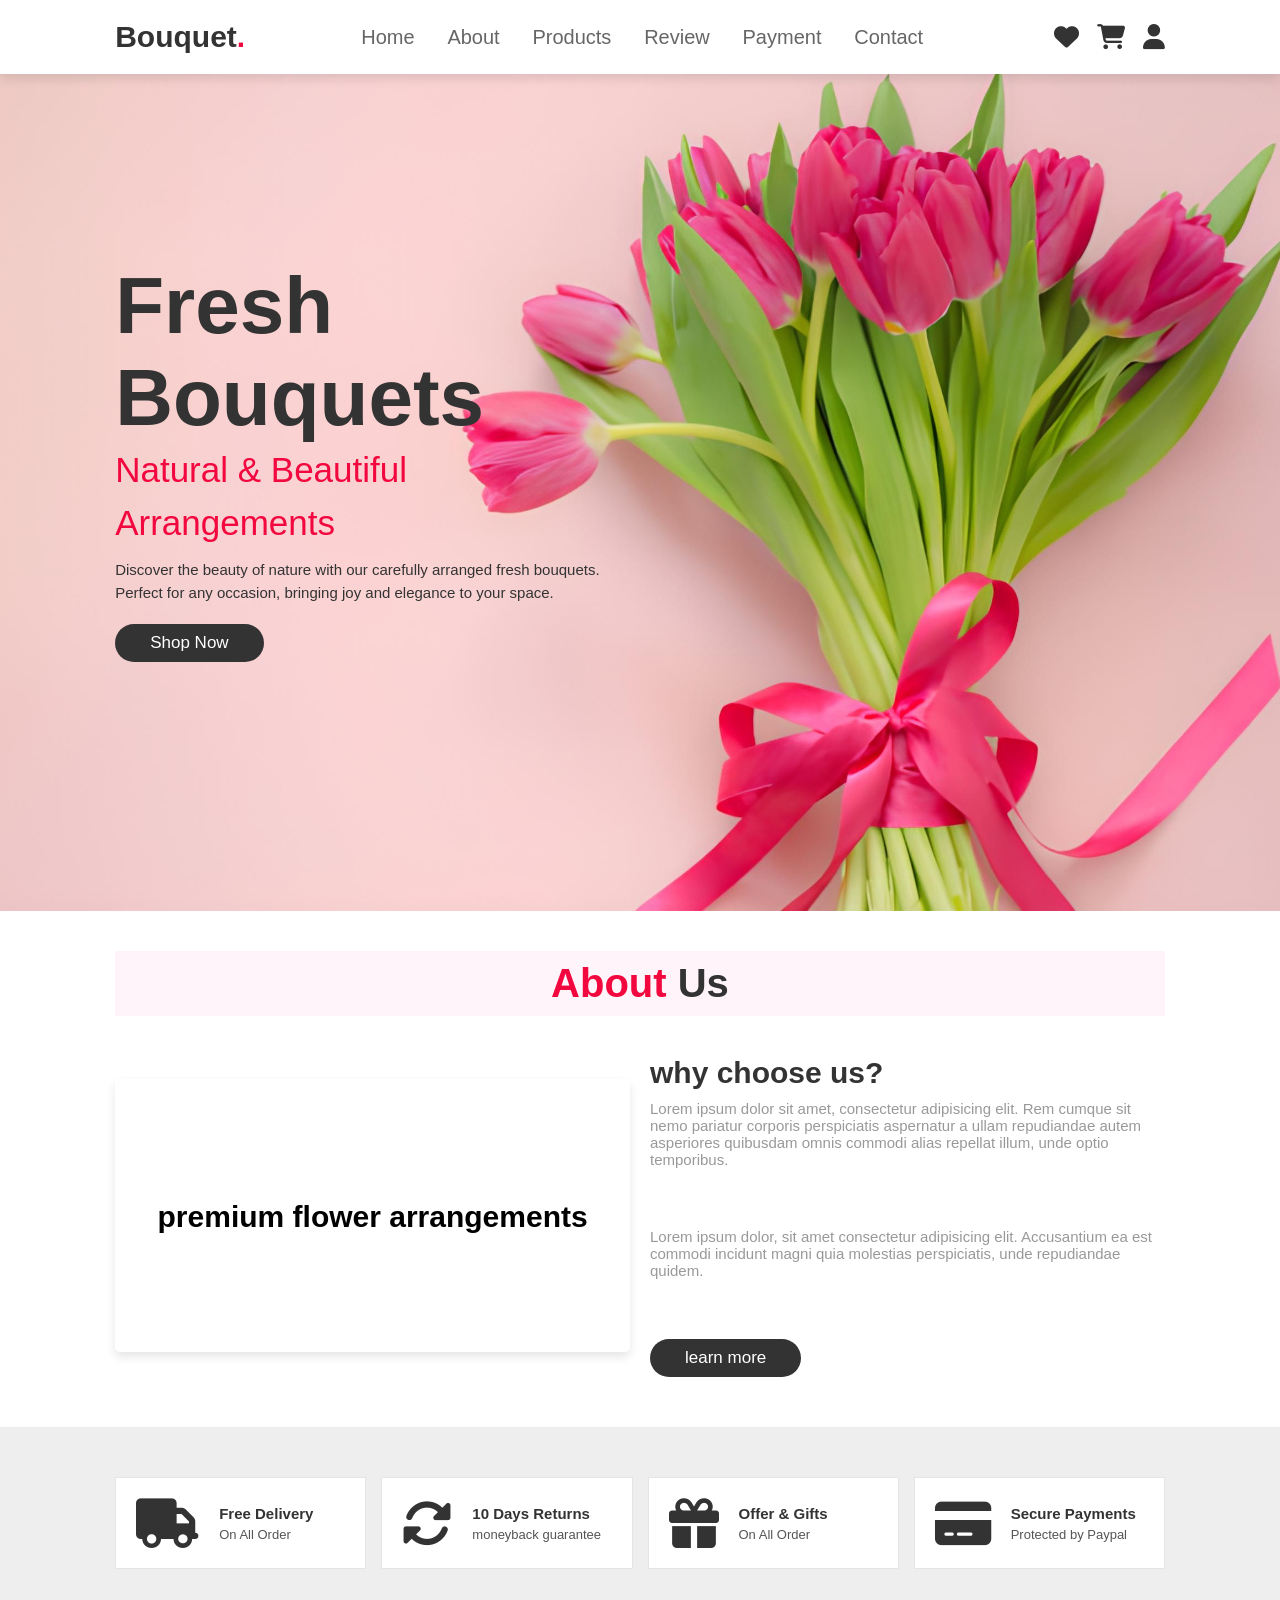
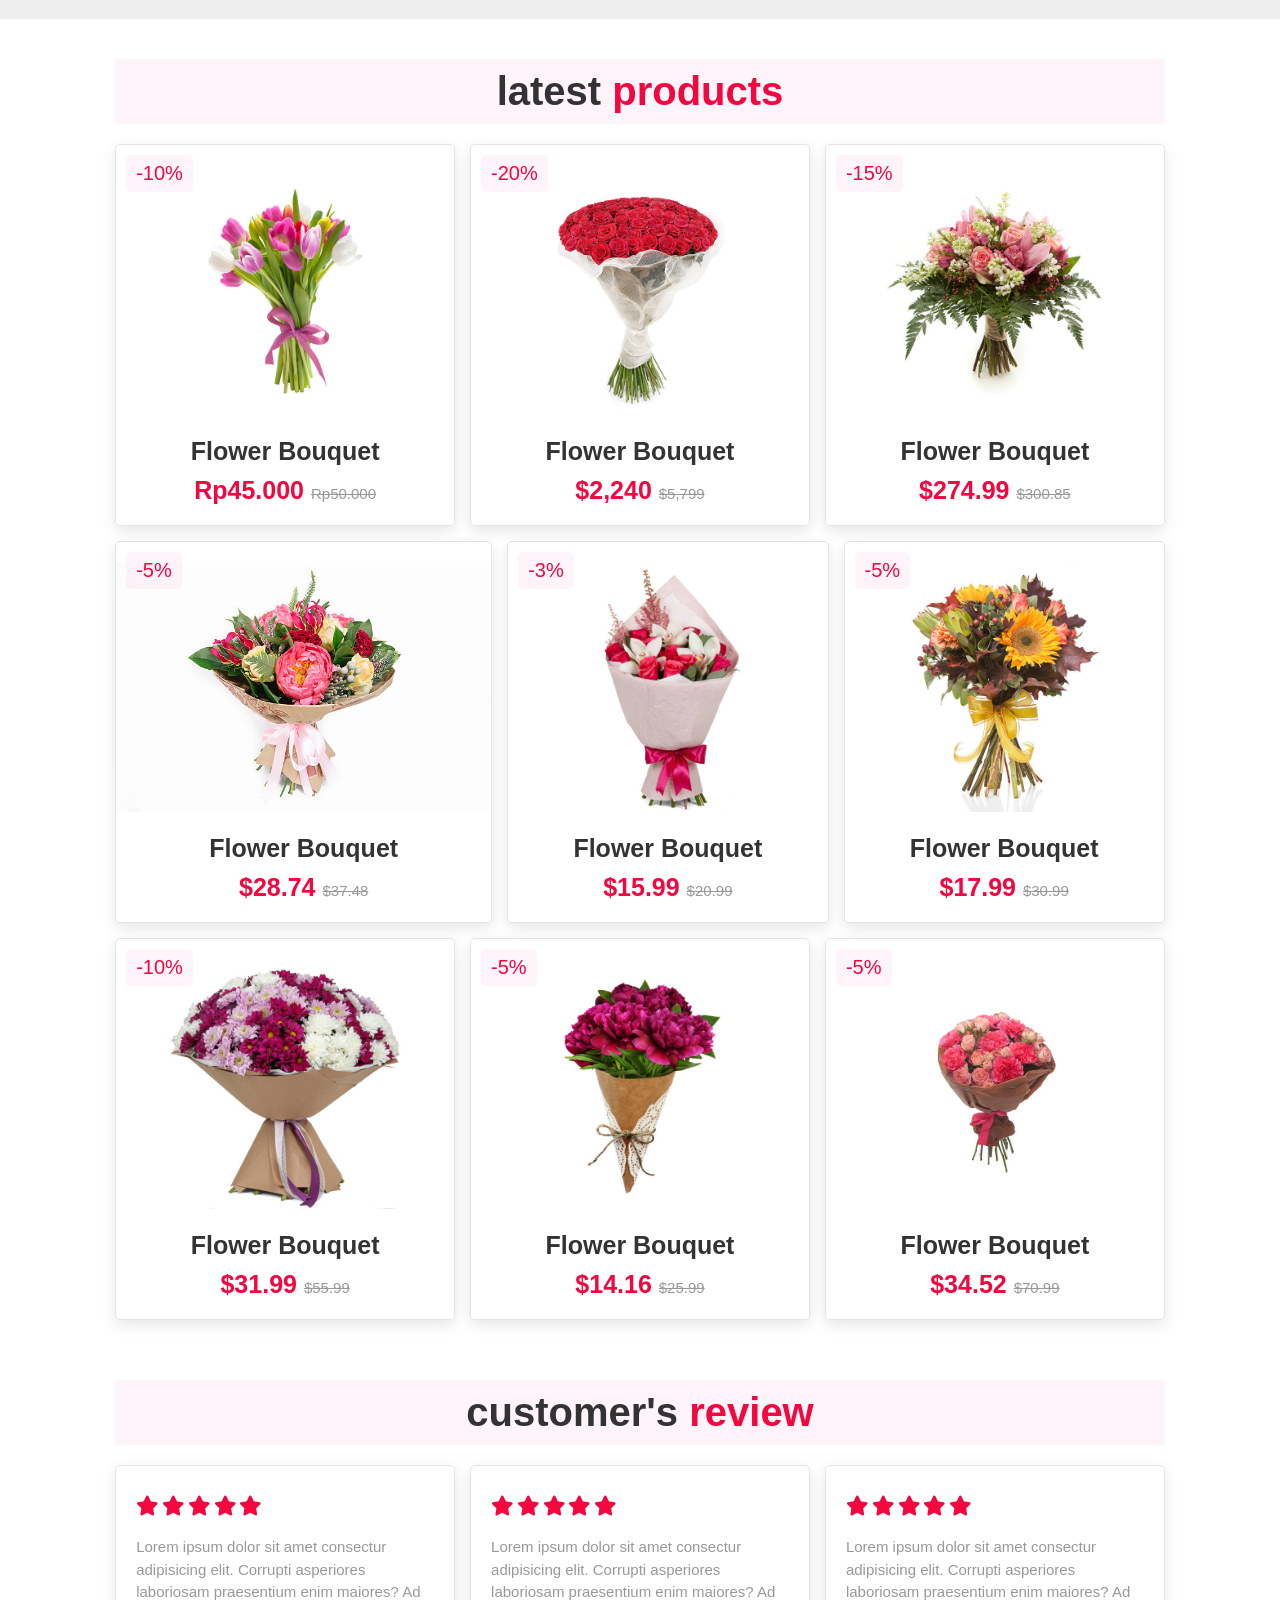
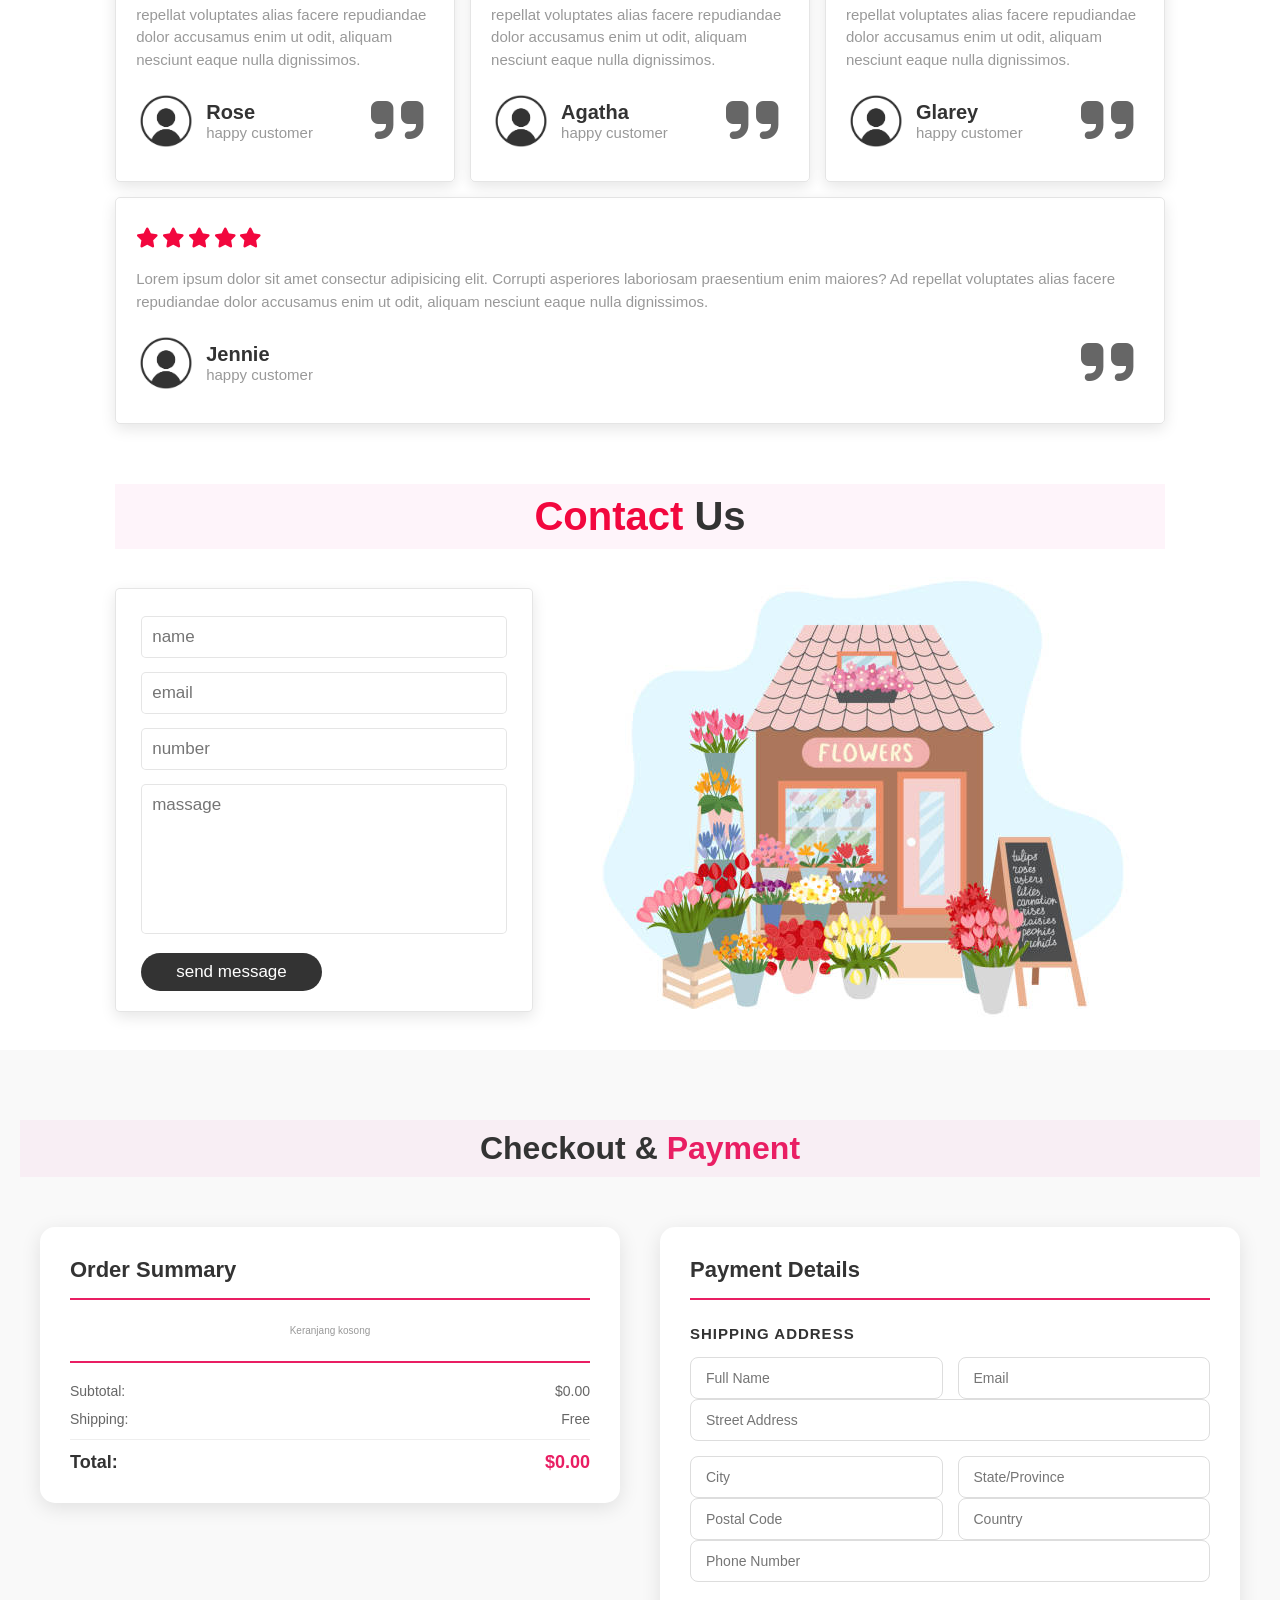
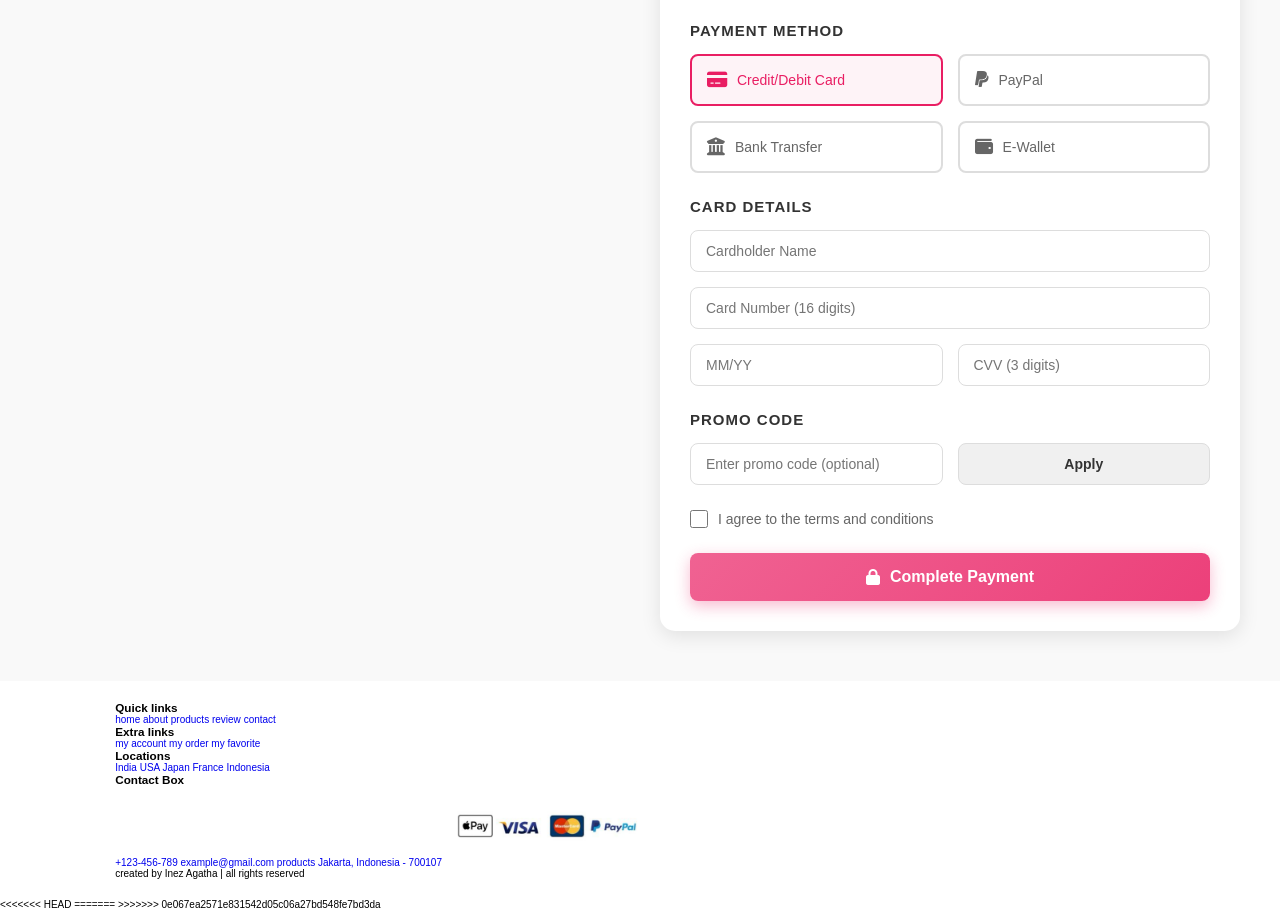
==== commit af8516cc: "resolve conflict and restore root index" ====
--- a/index.html
+++ b/index.html
@@ -10,7 +10,11 @@
      <link rel="stylesheet" href="https://cdnjs.cloudflare.com/ajax/libs/font-awesome/6.4.2/css/all.min.css">
 
      <!-- custom css file link -->
+<<<<<<< HEAD
       <link rel="stylesheet" href="../css/style.css">
+=======
+      <link rel="stylesheet" href="css/style.css">
+>>>>>>> 0e067ea2571e831542d05c06a27bd548fe7bd3da
 </head>
 <body>
 
@@ -588,4 +592,8 @@
 <script src="../js/script.js"></script>
 </section>
 
-<!-- foother section ends --> +<<<<<<< HEAD
+<!-- foother section ends --> 
+=======
+<!-- footer section ends --> 
+>>>>>>> 0e067ea2571e831542d05c06a27bd548fe7bd3da
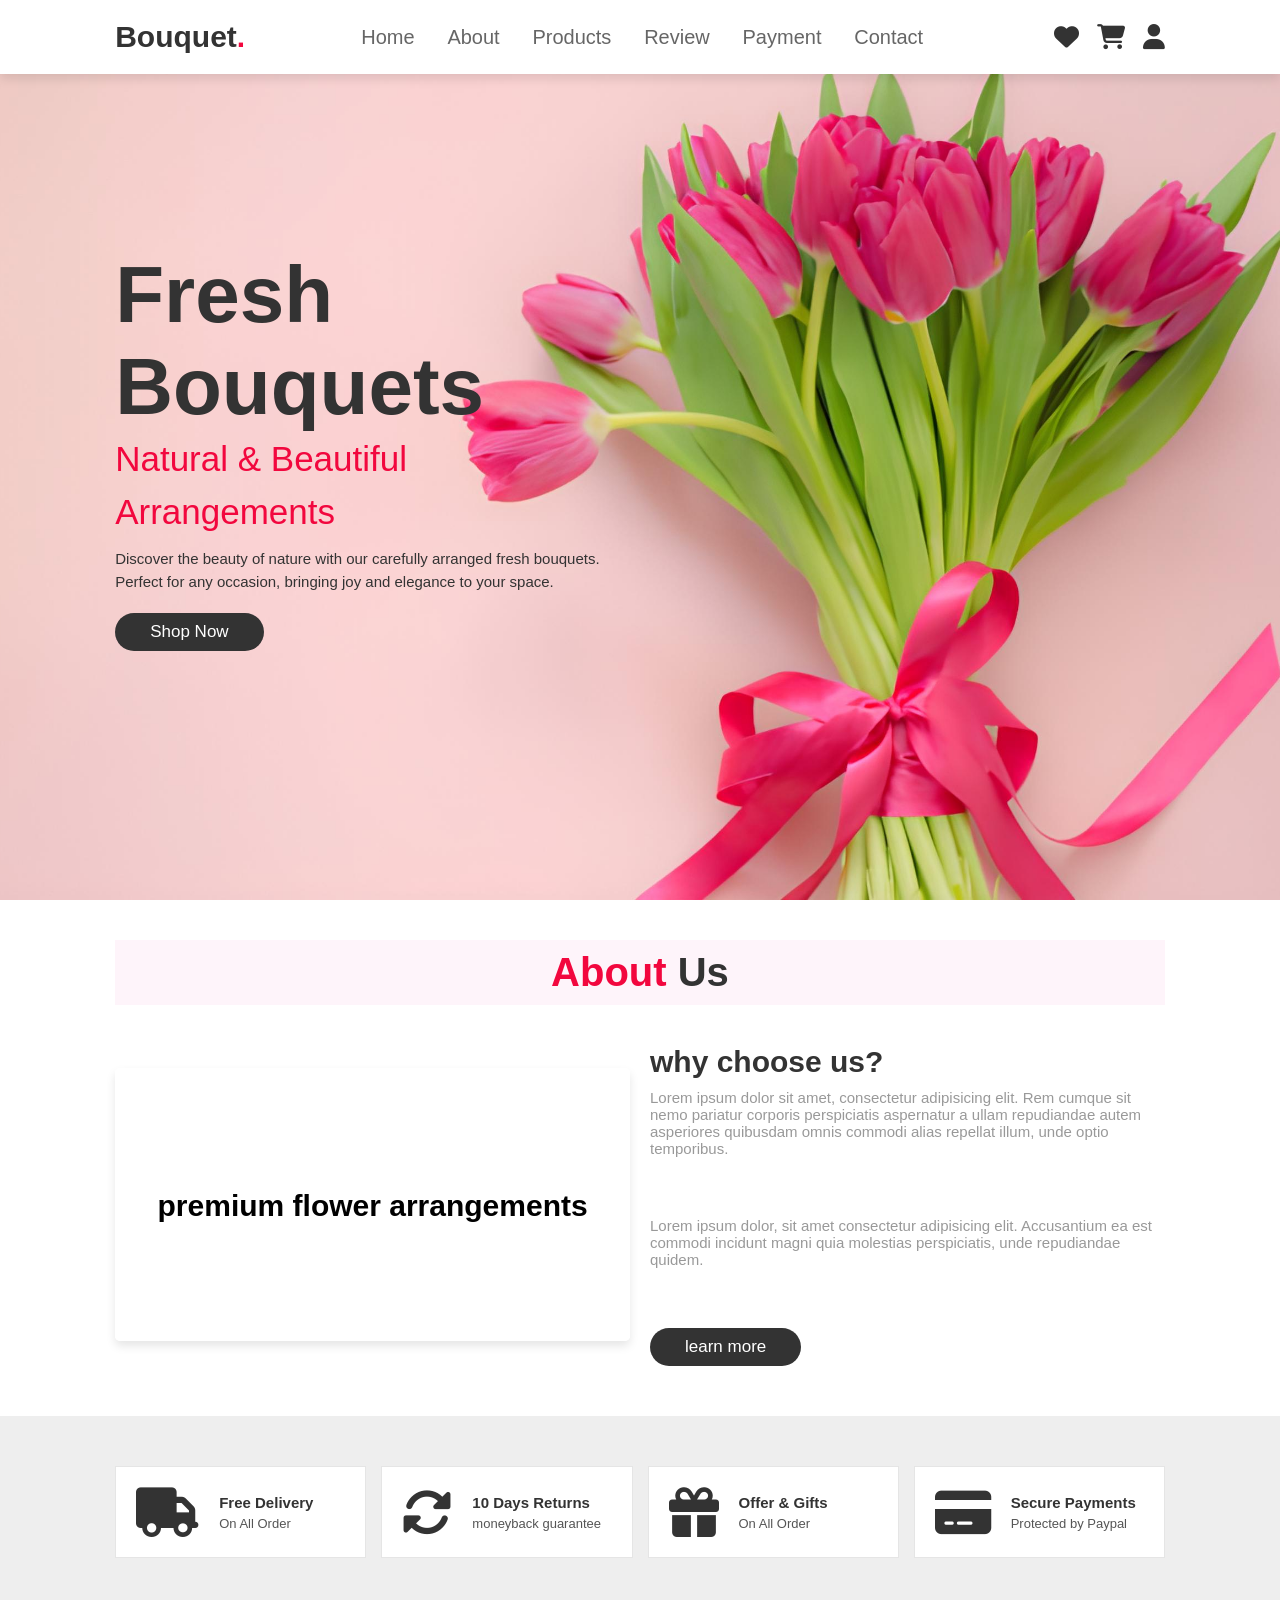
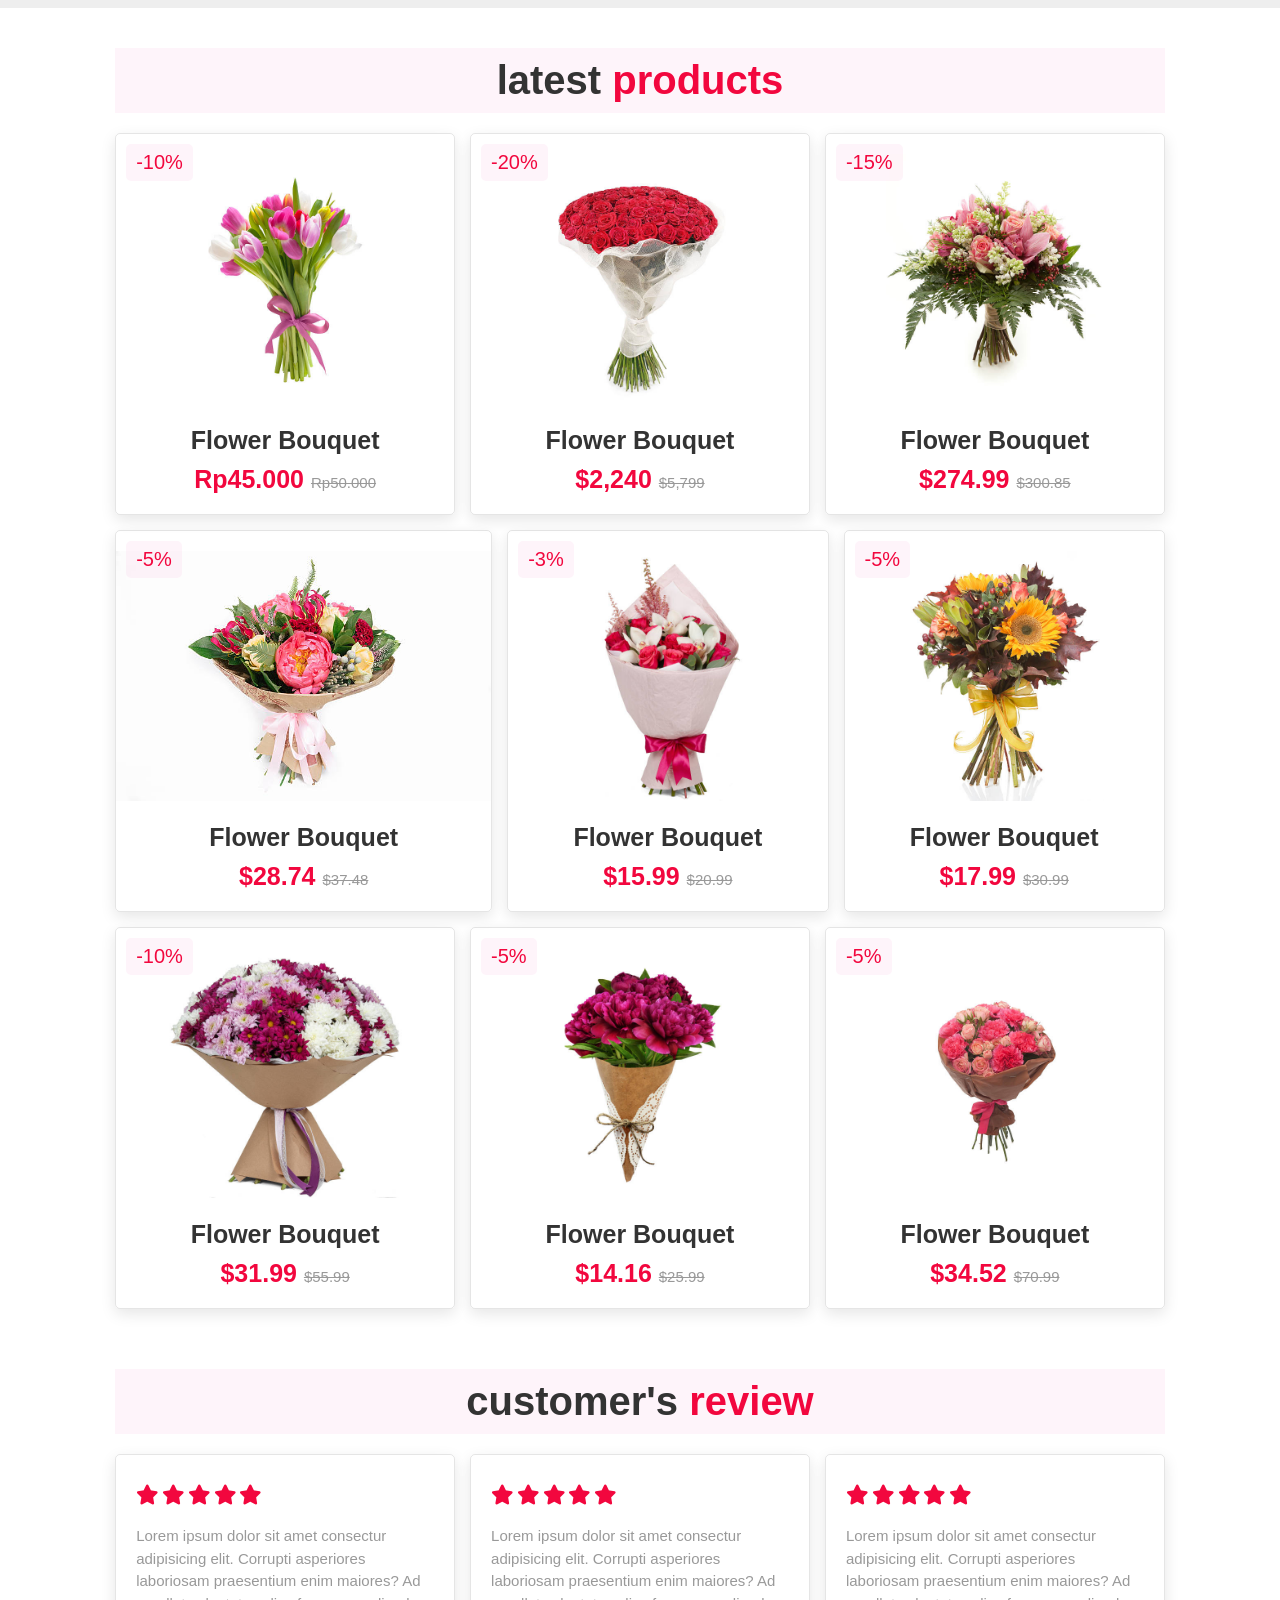
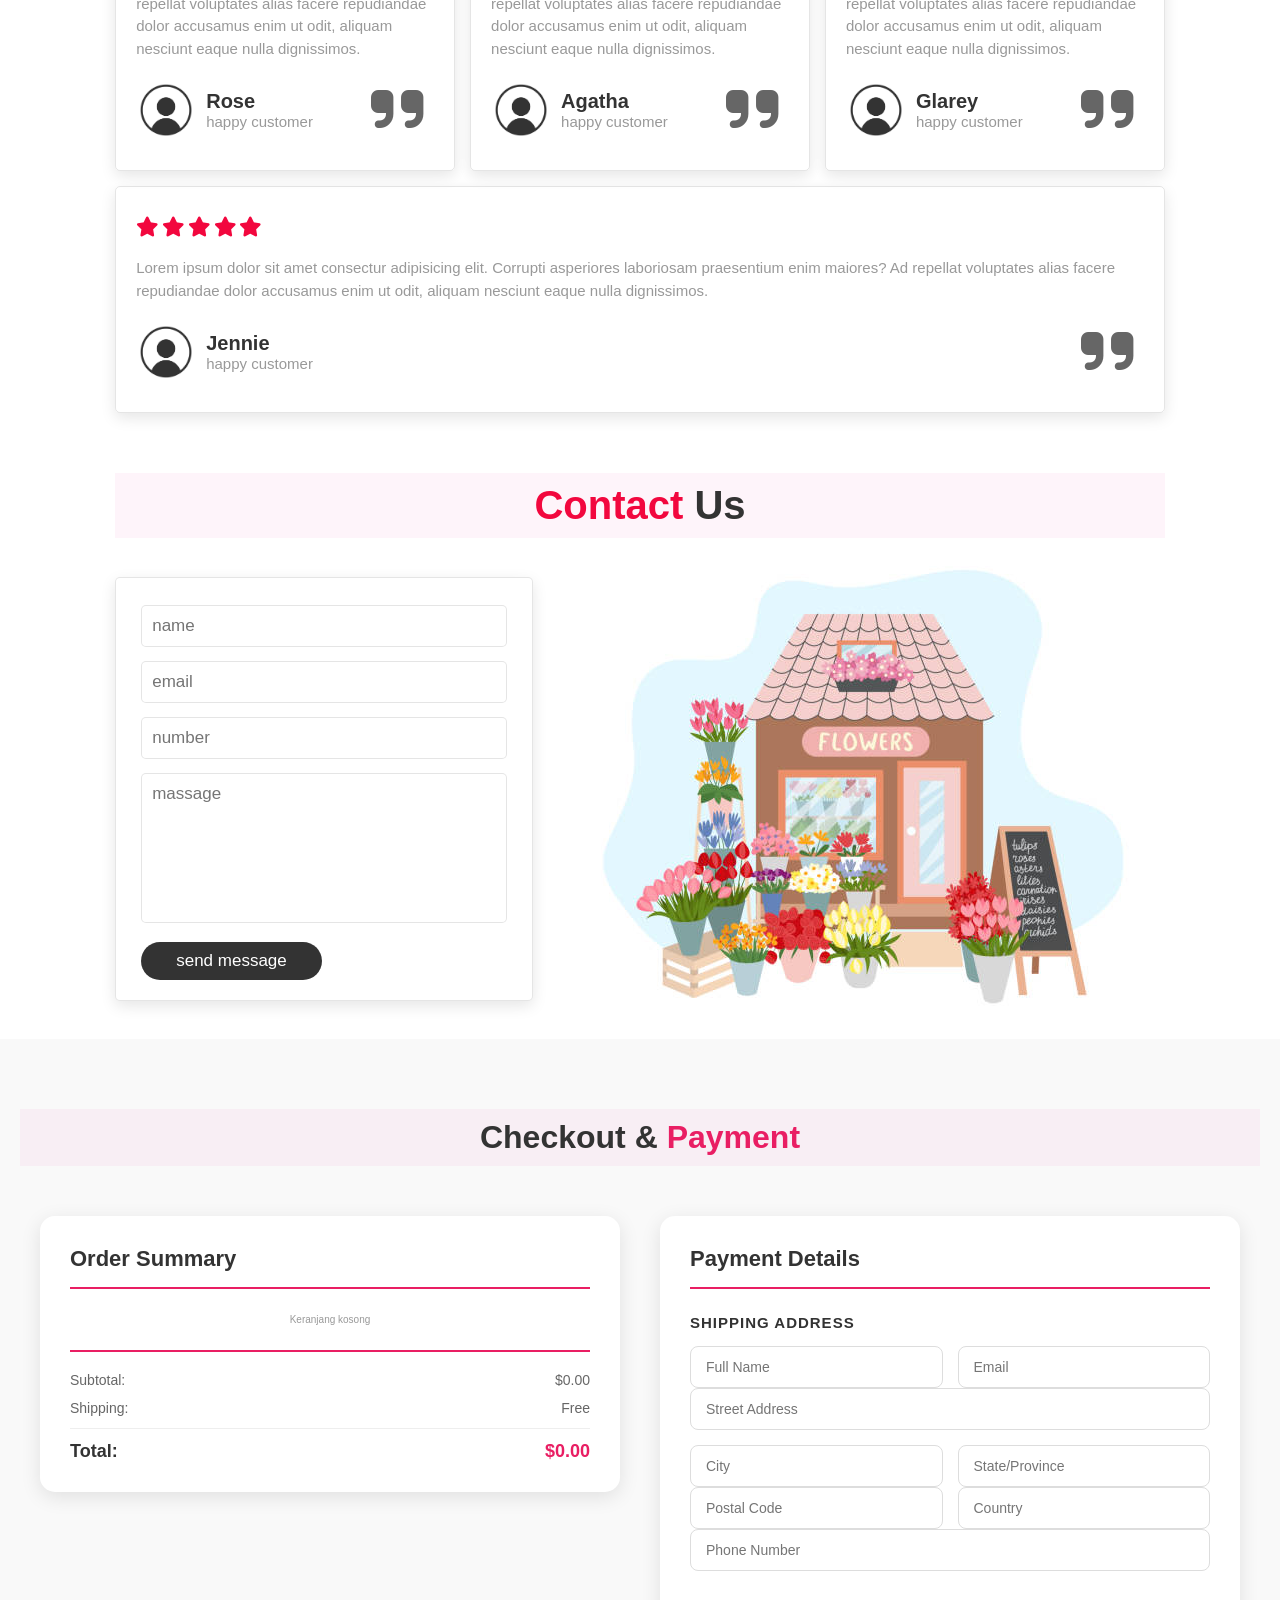
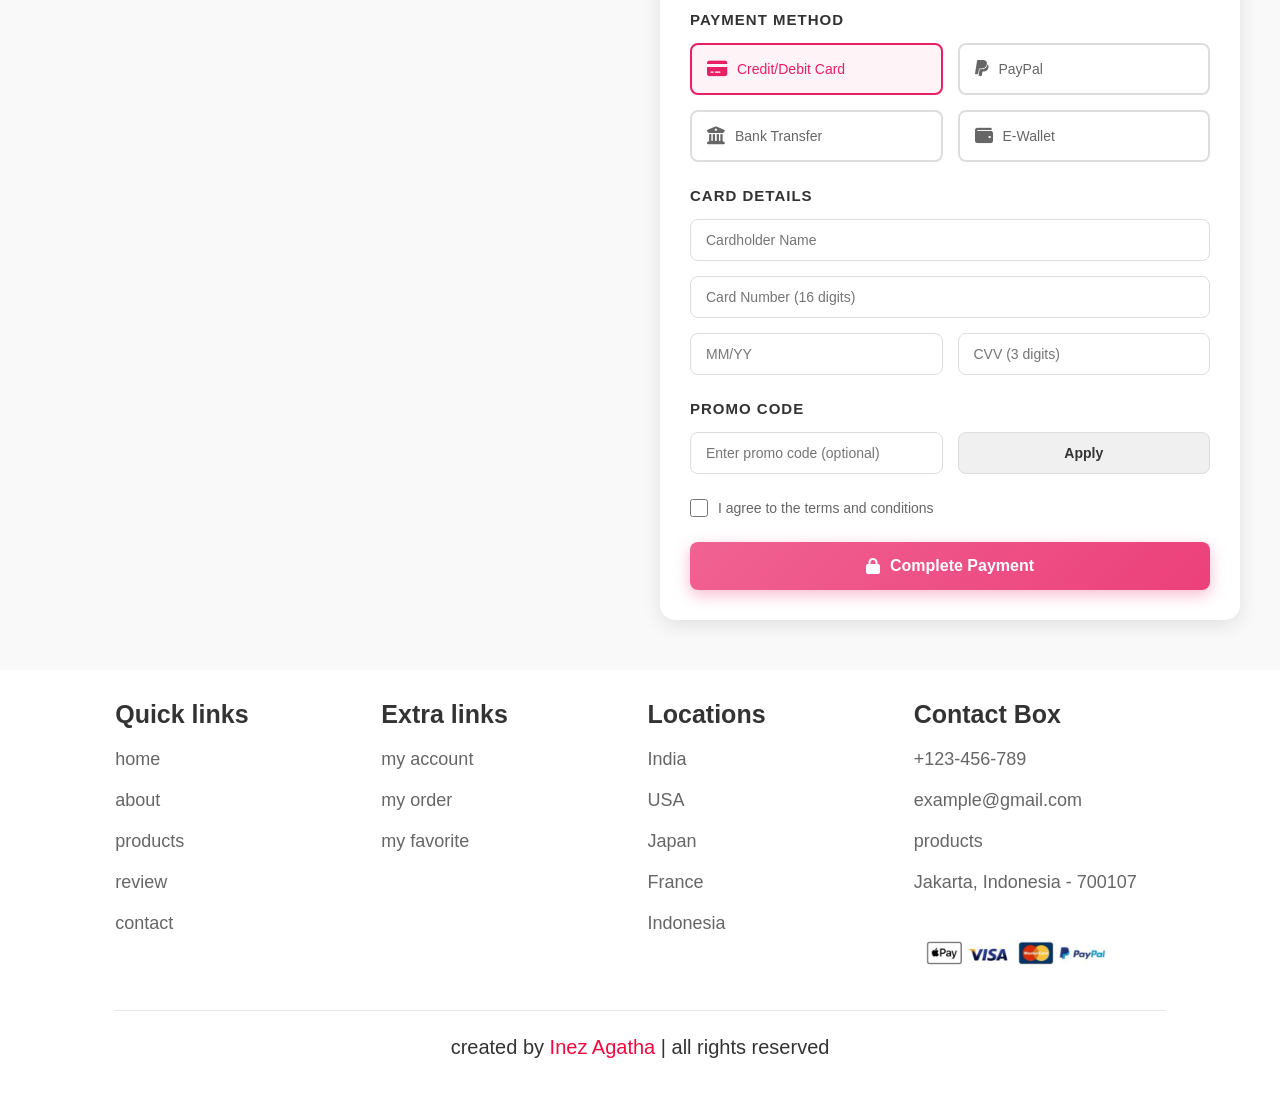
==== commit 28ce03f6: "perbaikan bug" ====
--- a/index.html
+++ b/index.html
@@ -10,11 +10,7 @@
      <link rel="stylesheet" href="https://cdnjs.cloudflare.com/ajax/libs/font-awesome/6.4.2/css/all.min.css">
 
      <!-- custom css file link -->
-<<<<<<< HEAD
-      <link rel="stylesheet" href="../css/style.css">
-=======
       <link rel="stylesheet" href="css/style.css">
->>>>>>> 0e067ea2571e831542d05c06a27bd548fe7bd3da
 </head>
 <body>
 
@@ -545,9 +541,9 @@
 
 <!-- payment section ends -->
 
-<!-- footer section strats -->
-
-<section class="foother">
+<!-- footer section starts -->
+
+<section class="footer">
 
     <div class="box-container">
 
@@ -592,8 +588,5 @@
 <script src="../js/script.js"></script>
 </section>
 
-<<<<<<< HEAD
-<!-- foother section ends --> 
-=======
 <!-- footer section ends --> 
->>>>>>> 0e067ea2571e831542d05c06a27bd548fe7bd3da
+
--- a/css/style.css
+++ b/css/style.css
@@ -422,11 +422,12 @@
 
 .footer .box-container{
     display: flex;
-
+    flex-wrap: wrap;
+    gap: 1.5rem;
 }
 
 .footer .box-container .box{
-    flex:1 1 25rem;
+    flex:1 1 22rem;
     align-items: flex-start;
     border: 1px;
 }
